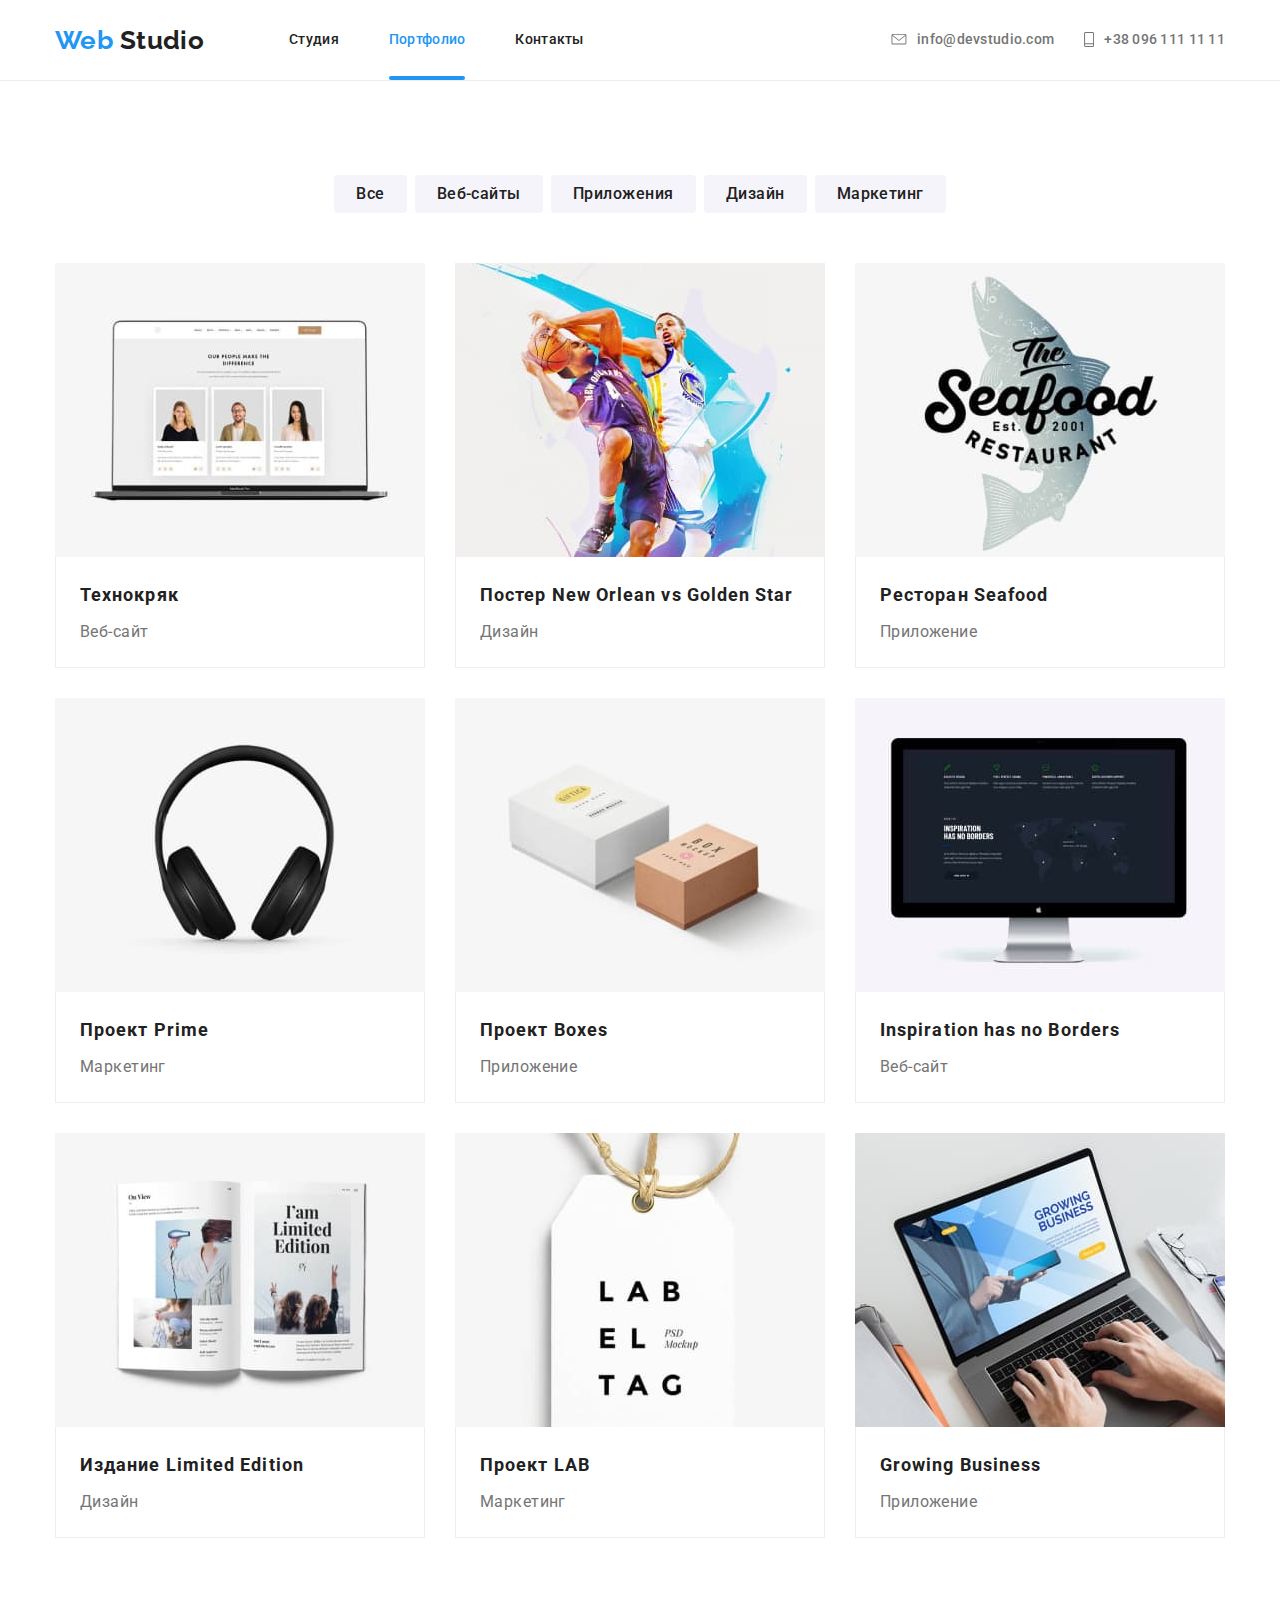
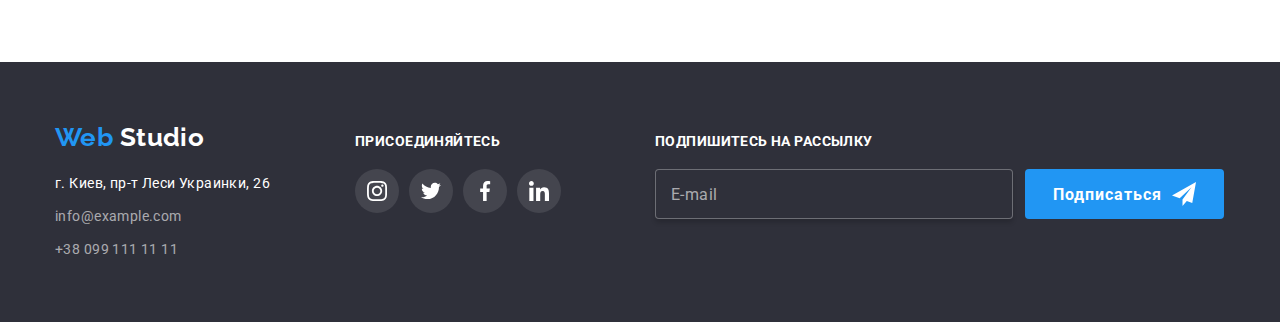
==== portfolio.html @ d0e606fe "Clone from hw-06" ====
<!DOCTYPE html>
<html lang="ru">
	<head>
		<meta charset="UTF-8" />
		<meta name="viewport" content="width=device-width, initial-scale=1.0" />
		<title>Portfolio</title>
		<link
			href="https://fonts.googleapis.com/css2?family=Raleway:wght@700&family=Roboto:wght@400;500;700;900&display=swap"
			rel="stylesheet"
		/>
		<link
			rel="stylesheet"
			href="https://cdnjs.cloudflare.com/ajax/libs/modern-normalize/0.6.0/modern-normalize.min.css"
		/>
		<link rel="stylesheet" href="./css/styles.css" />
	</head>
	<body>
		<header class="header-portfolio">
			<div class="container header-container">
				<nav class="site-nav">
					<a class="logo header-logo" href="./index.html">
						<span class="logo-color">Web</span>
						Studio
					</a>
					<ul class="list site-nav-list">
						<li class="nav-list-item">
							<a class="nav-link" href="./index.html">Студия</a>
						</li>
						<li class="nav-list-item">
							<a class="nav-link current-page" href="./portfolio.html">Портфолио</a>
						</li>
						<li class="nav-list-item">
							<a class="nav-link" href="#">Контакты</a>
						</li>
					</ul>
				</nav>
				<ul class="list contacts">
					<li class="contacts-item">
						<a class="contacts-link" href="mailto:info@devstudio.com" aria-label="написать электронное письмо">
							<svg class="contacts-icon" width="16" height="11.2">
								<use href="./images/symbol-defs.svg#mail-icon"></use>
							</svg>
							info@devstudio.com
						</a>
					</li>
					<li class="contacts-item">
						<a class="contacts-link" href="tel:380961111111" aria-label="позвонить по телефону">
							<svg class="contacts-icon" width="10" height="15">
								<use href="./images/symbol-defs.svg#phone-icon"></use>
							</svg>
							+38 096 111 11 11
						</a>
					</li>
				</ul>
			</div>
		</header>
		<main>
			<!-- Портфолио -->
			<section>
				<div class="portfolio">
					<h1 class="section-title visually-hidden">Портфолио</h1>
					<ul class="list portfolio-buttons-bar">
						<li class="portfolio-button-item">
							<button class="portfolio-button" type="button">Все</button>
						</li>
						<li class="portfolio-button-item">
							<button class="portfolio-button" type="button">Веб-сайты</button>
						</li>
						<li class="portfolio-button-item">
							<button class="portfolio-button" type="button">Приложения</button>
						</li>
						<li class="portfolio-button-item">
							<button class="portfolio-button" type="button">Дизайн</button>
						</li>
						<li class="portfolio-button-item">
							<button class="portfolio-button" type="button">Маркетинг</button>
						</li>
					</ul>
					<ul class="list portfolio-card-conteiner">
						<li class="portfolio-card">
							<a href="#">
								<div class="project-img-container">
									<img src="./images/portfolio/techno-logo.jpg" width="370" height="294" alt="ноутбук" />
									<p class="project-desc">
										Технокряк это современная площадка распространения коронавируса. Компании используют эту платформу
										для цифрового шпионажа и атак на защищённые сервера конкурентов.
									</p>
								</div>
								<div class="project-name-container">
									<h2 class="project-title">Технокряк</h2>
									<p class="project-subtitle">Веб-сайт</p>
								</div>
							</a>
						</li>
						<li class="portfolio-card">
							<a href="#">
								<div class="project-img-container">
									<img src="./images/portfolio/new-orlean-logo.jpg" width="370" height="294" alt="ноутбук" />
									<p class="project-desc">
										Технокряк это современная площадка распространения коронавируса. Компании используют эту платформу
										для цифрового шпионажа и атак на защищённые сервера конкурентов.
									</p>
								</div>
								<div class="project-name-container">
									<h2 class="project-title">Постер New Orlean vs Golden Star</h2>
									<p class="project-subtitle">Дизайн</p>
								</div>
							</a>
						</li>
						<li class="portfolio-card">
							<a href="#">
								<div class="project-img-container">
									<img src="./images/portfolio/seafood-logo.jpg" width="370" height="294" alt="ноутбук" />
									<p class="project-desc">
										Технокряк это современная площадка распространения коронавируса. Компании используют эту платформу
										для цифрового шпионажа и атак на защищённые сервера конкурентов.
									</p>
								</div>
								<div class="project-name-container">
									<h2 class="project-title">Ресторан Seafood</h2>
									<p class="project-subtitle">Приложение</p>
								</div>
							</a>
						</li>
						<li class="portfolio-card">
							<a href="#">
								<div class="project-img-container">
									<img src="./images/portfolio/prime-logo.jpg" width="370" height="294" alt="ноутбук" />
									<p class="project-desc">
										Технокряк это современная площадка распространения коронавируса. Компании используют эту платформу
										для цифрового шпионажа и атак на защищённые сервера конкурентов.
									</p>
								</div>
								<div class="project-name-container">
									<h2 class="project-title">Проект Prime</h2>
									<p class="project-subtitle">Маркетинг</p>
								</div>
							</a>
						</li>
						<li class="portfolio-card">
							<a href="#">
								<div class="project-img-container">
									<img src="./images/portfolio/boxes-logo.jpg" width="370" height="294" alt="ноутбук" />
									<p class="project-desc">
										Технокряк это современная площадка распространения коронавируса. Компании используют эту платформу
										для цифрового шпионажа и атак на защищённые сервера конкурентов.
									</p>
								</div>
								<div class="project-name-container">
									<h2 class="project-title">Проект Boxes</h2>
									<p class="project-subtitle">Приложение</p>
								</div>
							</a>
						</li>
						<li class="portfolio-card">
							<a href="#">
								<div class="project-img-container">
									<img src="./images/portfolio/inspiration-logo.jpg" width="370" height="294" alt="ноутбук" />
									<p class="project-desc">
										Технокряк это современная площадка распространения коронавируса. Компании используют эту платформу
										для цифрового шпионажа и атак на защищённые сервера конкурентов.
									</p>
								</div>
								<div class="project-name-container">
									<h2 class="project-title">Inspiration has no Borders</h2>
									<p class="project-subtitle">Веб-сайт</p>
								</div>
							</a>
						</li>
						<li class="portfolio-card">
							<a href="#">
								<div class="project-img-container">
									<img src="./images/portfolio/limited-logo.jpg" width="370" height="294" alt="ноутбук" />
									<p class="project-desc">
										Технокряк это современная площадка распространения коронавируса. Компании используют эту платформу
										для цифрового шпионажа и атак на защищённые сервера конкурентов.
									</p>
								</div>
								<div class="project-name-container">
									<h2 class="project-title">Издание Limited Edition</h2>
									<p class="project-subtitle">Дизайн</p>
								</div>
							</a>
						</li>
						<li class="portfolio-card">
							<a href="#">
								<div class="project-img-container">
									<img src="./images/portfolio/lab-logo.jpg" width="370" height="294" alt="ноутбук" />
									<p class="project-desc">
										Технокряк это современная площадка распространения коронавируса. Компании используют эту платформу
										для цифрового шпионажа и атак на защищённые сервера конкурентов.
									</p>
								</div>
								<div class="project-name-container">
									<h2 class="project-title">Проект LAB</h2>
									<p class="project-subtitle">Маркетинг</p>
								</div>
							</a>
						</li>
						<li class="portfolio-card">
							<a href="#">
								<div class="project-img-container">
									<img src="./images/portfolio/growing-logo.jpg" width="370" height="294" alt="ноутбук" />
									<p class="project-desc">
										Технокряк это современная площадка распространения коронавируса. Компании используют эту платформу
										для цифрового шпионажа и атак на защищённые сервера конкурентов.
									</p>
								</div>
								<div class="project-name-container">
									<h2 class="project-title">Growing Business</h2>
									<p class="project-subtitle">Приложение</p>
								</div>
							</a>
						</li>
					</ul>
				</div>
			</section>
		</main>
		<footer class="footer-background">
			<div class="container footer-container">
				<div class="logo-adress-container">
					<a class="logo footer-logo" href="./index.html">
						<span class="logo-color">Web</span>
						<span class="footer-logo-color">Studio</span>
					</a>
					<address class="address">
						<ul class="list adress-list">
							<li class="adress-list-item">г. Киев, пр-т Леси Украинки, 26</li>
							<li class="adress-list-item">
								<a class="footer-contacts-link" href="mailto:info@example.com">info@example.com</a>
							</li>
							<li class="adress-list-item">
								<a class="footer-contacts-link" href="tel:380991111111">+38 099 111 11 11</a>
							</li>
						</ul>
					</address>
				</div>
				<div class="join-in-container">
					<b class="join-in">присоединяйтесь</b>
					<ul class="list footer-links-list">
						<li class="footer-links-item">
							<a class="footer-links" href="http://instagram.com" target="blank" aria-label="ссылка на Instagram">
								<svg class="socials-logo-icon" width="20" height="20">
									<use href="./images/symbol-defs.svg#instagram-icon"></use>
								</svg>
							</a>
						</li>
						<li class="footer-links-item">
							<a class="footer-links" href="http://twitter.com" target="blank" aria-label="ссылка на Twitter">
								<svg class="socials-logo-icon" width="20" height="20">
									<use href="./images/symbol-defs.svg#twitter-icon"></use>
								</svg>
							</a>
						</li>
						<li class="footer-links-item">
							<a class="footer-links" href="http://fb.com" target="blank" aria-label="ссылка на Facebook">
								<svg class="socials-logo-icon" width="20" height="20">
									<use href="./images/symbol-defs.svg#facebook-icon"></use>
								</svg>
							</a>
						</li>
						<li class="footer-links-item">
							<a class="footer-links" href="http://linkedin.com" target="blank" aria-label="ссылка на Linkedin">
								<svg class="socials-logo-icon" width="20" height="20">
									<use href="./images/symbol-defs.svg#linkedin-icon"></use>
								</svg>
							</a>
						</li>
					</ul>
				</div>
				<div class="mail-subscribe-container">
					<b class="subscribe-title">Подпишитесь на рассылку</b>
					<form class="subscribe-form">
						<input class="subscribe-input" type="email" name="subscribe-email" placeholder="E-mail" required />
						<button class="subscribe-button" type="submit">
							Подписаться
							<svg class="subscribe-button-icon" width="24" height="24">
								<use href="./images/symbol-defs.svg#icon-send"></use>
							</svg>
						</button>
					</form>
				</div>
			</div>
		</footer>
	</body>
</html>
---- css/styles.css ----
/* Палитра цветов */
:root {
	--primary-white-color: #ffffff;
	--primary-text-color: #757575;
	--title-text-color: #212121;
	--accent-color: #2196f3;
	--secondary-background-color: #f5f4fa;
	--primary-icon-color: #afb1b8;
	--box-undertext-color: rgba(47, 48, 58, 0.8);
	--footer-secondary-text-color: rgba(255, 255, 255, 0.6);
	--footer-background-color: #2f303a;
	--footer-secondary-background-color: rgba(255, 255, 255, 0.1);
}
html {
	box-sizing: border-box;
}

*,
*::before,
*::after {
	box-sizing: inherit;
}
body {
	background-color: var(--primary-white-color);
	color: var(--primary-text-color);
	font-family: Roboto, sans-serif;
	letter-spacing: 0.03em;
	font-size: 14px;
}
/* скрытие элементов */
.visually-hidden {
	position: absolute;
	width: 1px;
	height: 1px;
	margin: -1px;
	border: 0;
	padding: 0;
	clip: rect(0 0 0 0);
	overflow: hidden;
}
/* Сброс */
.list {
	list-style-type: none;
	padding: 0px;
	margin: 0px;
}

h1,
h2,
h3,
h4,
h5,
h6 {
	margin: 0px;
	padding: 0px;
}
p {
	margin-top: 0px;
	margin-bottom: 0px;
}
img {
	display: block;
	max-width: 100%;
	height: auto;
}
svg {
	max-width: 100%;
	height: auto;
}
button {
	cursor: pointer;
}
a {
	text-decoration: none;
}
textarea {
	resize: none;
}
/* Контейнер */
.container {
	width: 1200px;
	padding-right: 15px;
	padding-left: 15px;
	margin-right: auto;
	margin-left: auto;
}
/* Header */
.header-portfolio {
	border-bottom: 1px solid #ececec;
}
.header-container {
	display: flex;
}
.site-nav {
	display: flex;
	align-items: center;
}
.header-logo {
	margin-right: 85px;
}
.logo {
	display: inline-block;
	font-family: Raleway;
	font-weight: 700;
	font-size: 26px;
	line-height: 1.19;
	color: var(--title-text-color);
}
.logo-color {
	color: var(--accent-color);
}
.site-nav-list {
	display: flex;
	align-items: center;
}
.nav-list-item:not(:last-child) {
	margin-right: 50px;
}
.nav-link {
	display: inline-block;
	padding-top: 32px;
	padding-bottom: 32px;
	font-weight: 500;
	line-height: 1.14;
	letter-spacing: 0.02em;
	color: var(--title-text-color);

	transition-property: all;
	transition-duration: 250ms;
	transition-timing-function: cubic-bezier(0.4, 0, 0.2, 1);
	transition-delay: 0;
}
.nav-link:hover,
.nav-link:focus {
	color: var(--accent-color);
}
.contacts {
	display: flex;
	align-items: center;
	margin-left: auto;
}
.contacts-item:not(:last-child) {
	margin-right: 30px;
}
.contacts-link {
	display: flex;
	align-items: center;
	font-weight: 500;
	line-height: 1.14;
	letter-spacing: 0.02em;
	color: var(--primary-text-color);

	transition-property: all;
	transition-duration: 250ms;
	transition-timing-function: cubic-bezier(0.4, 0, 0.2, 1);
	transition-delay: 0;
}
.contacts-link:hover,
.contacts-link:focus {
	color: var(--accent-color);
}
.contacts-icon {
	fill: currentColor;
	margin-right: 10px;
}
.current-page {
	color: var(--accent-color);
	position: relative;
}
.current-page::after {
	content: "";
	display: block;
	width: 100%;
	height: 4px;
	border-radius: 2px;
	position: absolute;
	right: 0;
	left: 0;
	bottom: 0;
	background-color: var(--accent-color);
}
/* Hero */
.hero {
	max-width: 1600px;
	margin-left: auto;
	margin-right: auto;
	padding-top: 200px;
	padding-bottom: 200px;
	text-align: center;

	background-color: var(--footer-background-color);
	background-image: linear-gradient(rgba(47, 48, 58, 0.8), rgba(47, 48, 58, 0.8)), url(../images/hero.jpg);
	background-repeat: no-repeat;
	background-position: center;
	background-size: cover;
}
.hero-title {
	max-width: 696px;
	margin-left: auto;
	margin-right: auto;
	margin-bottom: 30px;
	font-weight: 900;
	font-size: 44px;
	line-height: 1.36;
	text-align: center;
	letter-spacing: 0.06em;
	text-transform: uppercase;
	color: var(--primary-white-color);
}
.hero-button {
	border-radius: 4px;
	border-color: transparent;
	padding: 8px 30px;
	font-weight: 700;
	font-size: 16px;
	line-height: 1.87;
	letter-spacing: 0.06em;
	color: var(--primary-white-color);
	background-color: var(--accent-color);

	transition-property: all;
	transition-duration: 250ms;
	transition-timing-function: cubic-bezier(0.4, 0, 0.2, 1);
	transition-delay: 0;
}
.hero-button:hover,
.hero-button:focus {
	color: var(--accent-color);
	background-color: var(--primary-white-color);
}
/* Main */
.section-title {
	margin-bottom: 50px;
	font-weight: 700;
	font-size: 36px;
	line-height: 1.17;
	text-align: center;
	color: var(--title-text-color);
}
/* Features */
.feature-container {
	padding-top: 94px;
	padding-bottom: 94px;
}
.feature-list {
	display: flex;
}
.feature-list-item {
	width: calc((100% - 30px * 3) / 4);
}
.feature-list-item:not(:last-child) {
	margin-right: 30px;
}
.feature-list-item::before {
	content: "";
	display: block;
	height: 120px;
	margin-bottom: 30px;
	border-radius: 4px;
	background-color: var(--secondary-background-color);
	background-repeat: no-repeat;
	background-position: center;
}
.feature-icon-antenna::before {
	background-image: url(../images/feature-antenna.svg);
}
.feature-icon-clock::before {
	background-image: url(../images/feature-clock.svg);
}
.feature-icon-laptop::before {
	background-image: url(../images/feature-laptop.svg);
}
.feature-icon-astronaut::before {
	background-image: url(../images/feature-astronaut.svg);
}
.features-title {
	margin-bottom: 10px;
	font-size: 14px;
	font-weight: 700;
	line-height: 1.14;
	text-transform: uppercase;
	color: var(--title-text-color);
}
.features-text {
	font-weight: 400;
	line-height: 1.71;
}
/* Work area */
.work-area-container {
	padding-top: 94px;
	padding-bottom: 94px;
}
.work-area-list {
	display: flex;
}
.work-area-card {
	width: calc((100% - 30px * 2) / 3);
	position: relative;
}
.work-area-card:not(:last-child) {
	margin-right: 30px;
}
.work-area-title {
	padding-top: 27px;
	padding-bottom: 27px;
	font-size: 14px;
	font-weight: 700;
	line-height: 1.14;
	text-transform: uppercase;
	text-align: center;
	color: var(--primary-white-color);
	background-color: var(--box-undertext-color);
	position: absolute;
	bottom: 0;
	right: 0;
	left: 0;
}
/* Team */
.team-container {
	padding-top: 94px;
	padding-bottom: 94px;
}
.team-container-background {
	background-color: var(--secondary-background-color);
}
.team-list {
	display: flex;
	flex-wrap: wrap;
}
.team-card {
	width: calc((100% - 30px * 3) / 4);
}
.team-card:not(:last-child) {
	margin-right: 30px;
}
.team-links-list {
	display: flex;
	justify-content: space-between;
}
.links-list-item {
	display: flex;
	justify-content: center;
	align-items: center;
	width: 44px;
	height: 44px;
	border-radius: 50%;
	color: var(--primary-icon-color);

	transition-property: all;
	transition-duration: 250ms;
	transition-timing-function: cubic-bezier(0.4, 0, 0.2, 1);
	transition-delay: 0;
}
.links-list-item:hover,
.links-list-item:focus {
	background-color: var(--accent-color);
	color: var(--primary-white-color);
}
.socials-logo-icon {
	fill: currentColor;
}
.team-card-name {
	margin-bottom: 10px;
	font-weight: 500;
	font-size: 16px;
	line-height: 1.19;
	text-align: center;
	color: var(--title-text-color);
}
.team-card-profession {
	margin-bottom: 16px;
	font-weight: 400;
	font-size: 16px;
	line-height: 1.19;
	text-align: center;
}
.team-card-info {
	padding-top: 30px;
	padding-bottom: 24px;
	padding-right: 32px;
	padding-left: 32px;
	background-color: var(--primary-white-color);
	box-shadow: 0px 2px 1px rgba(0, 0, 0, 0.2), 0px 1px 1px rgba(0, 0, 0, 0.14), 0px 1px 3px rgba(0, 0, 0, 0.12);
	border-radius: 0px 0px 4px 4px;
}
/* Our clients */
.clients-container {
	padding-top: 94px;
	padding-bottom: 94px;
}
.client-list {
	display: flex;
}
.client-list-item:not(:last-child) {
	margin-right: 30px;
}
.client-list-links {
	display: flex;
	justify-content: center;
	align-items: center;
	width: 170px;
	height: 90px;
	border: 1px solid currentColor;
	border-radius: 4px;
	color: var(--primary-icon-color);

	transition-property: all;
	transition-duration: 250ms;
	transition-timing-function: cubic-bezier(0.4, 0, 0.2, 1);
	transition-delay: 0;
}
.client-list-links:hover,
.client-list-links:focus {
	color: var(--accent-color);
}
.client-logo-icon {
	fill: currentColor;
}
/* Footer */
.footer-background {
	background-color: var(--footer-background-color);
}
.footer-container {
	display: flex;
	align-items: baseline;
	padding-top: 60px;
	padding-bottom: 60px;
}
.logo-adress-container,
.join-in-container {
	width: calc((100% - 30px * 3) / 4);
	margin-right: 30px;
}
.footer-logo {
	margin-bottom: 20px;
}
.footer-logo-color {
	color: var(--primary-white-color);
}
.address {
	font-weight: 400;
	line-height: 1.71;
	font-style: normal;
	color: var(--primary-white-color);
}
.adress-list-item:not(:last-child) {
	margin-bottom: 9px;
}
.footer-contacts-link {
	font-weight: 400;
	line-height: 1.71;
	color: var(--footer-secondary-text-color);

	transition-property: all;
	transition-duration: 250ms;
	transition-timing-function: cubic-bezier(0.4, 0, 0.2, 1);
	transition-delay: 0;
}
.footer-contacts-link:hover,
.footer-contacts-link:focus {
	color: var(--accent-color);
}
.join-in {
	display: block;
	margin-bottom: 20px;
	font-weight: 700;
	line-height: 1.14;
	text-transform: uppercase;
	color: var(--primary-white-color);
}
.footer-links-list {
	display: flex;
}
.footer-links-item:not(:last-child) {
	margin-right: 10px;
}
.footer-links {
	display: flex;
	justify-content: center;
	align-items: center;
	width: 44px;
	height: 44px;
	border-radius: 50%;
	background-color: var(--footer-secondary-background-color);
	color: var(--primary-white-color);

	transition-property: all;
	transition-duration: 250ms;
	transition-timing-function: cubic-bezier(0.4, 0, 0.2, 1);
	transition-delay: 0;
}
.footer-links:hover,
.footer-links:focus {
	background-color: var(--accent-color);
}
.mail-subscribe-container {
	width: calc((100% - 30px * 1) / 2);
}
.subscribe-title {
	display: block;
	margin-bottom: 20px;
	font-weight: 700;
	line-height: 1.14;
	text-transform: uppercase;
	color: var(--primary-white-color);
}
.subscribe-form {
	display: flex;
}
.subscribe-input {
	width: 358px;
	height: 50px;
	padding: 14px 15px;
	margin-right: 12px;
	border: 1px solid rgba(255, 255, 255, 0.3);
	border-radius: 4px;
	box-shadow: 0px 4px 4px rgba(0, 0, 0, 0.15);
	background-color: var(--footer-background-color);
	font-weight: 400;
	font-size: 16px;
	line-height: 1.25;
	letter-spacing: 0.03em;
	color: var(--primary-white-color);
}
.subscribe-input::placeholder {
	color: var(--footer-secondary-text-color);
}
.subscribe-button {
	display: flex;
	align-items: center;
	border-radius: 4px;
	border-color: transparent;
	padding: 8px 26px;
	font-weight: 700;
	font-size: 16px;
	line-height: 1.87;
	letter-spacing: 0.06em;
	color: var(--primary-white-color);
	background-color: var(--accent-color);

	transition-property: all;
	transition-duration: 250ms;
	transition-timing-function: cubic-bezier(0.4, 0, 0.2, 1);
	transition-delay: 0;
}
.subscribe-button-icon {
	margin-left: 10px;
	fill: currentColor;
}
.subscribe-button:hover,
.subscribe-button:focus {
	color: var(--accent-color);
	background-color: var(--primary-white-color);
}
/* Портфолио */
.portfolio {
	width: 1200px;
	padding-top: 94px;
	padding-bottom: 94px;
	padding-right: 15px;
	padding-left: 15px;
	margin-right: auto;
	margin-left: auto;
}
.portfolio-buttons-bar {
	display: flex;
	justify-content: center;
	margin-bottom: 50px;
}
.portfolio-button-item:not(:last-child) {
	margin-right: 8px;
}
.portfolio-button {
	border-radius: 4px;
	border-color: transparent;
	padding: 4px 20px;
	font-weight: 500;
	font-size: 16px;
	line-height: 1.62;
	letter-spacing: 0.03em;
	color: var(--title-text-color);
	background-color: #f5f4fa;

	transition-property: all;
	transition-duration: 250ms;
	transition-timing-function: cubic-bezier(0.4, 0, 0.2, 1);
	transition-delay: 0;
}
.portfolio-button:hover,
.portfolio-button:focus {
	color: var(--primary-white-color);
	background-color: var(--accent-color);
	box-shadow: 0px 2px 2px rgba(0, 0, 0, 0.12), 0px 1px 2px rgba(0, 0, 0, 0.08), 0px 3px 1px rgba(0, 0, 0, 0.1);
}
.portfolio-card-conteiner {
	display: flex;
	flex-wrap: wrap;
}
.portfolio-card {
	width: calc((100% - 30px * 2) / 3);
	margin-bottom: 30px;

	transition-property: all;
	transition-duration: 250ms;
	transition-timing-function: cubic-bezier(0.4, 0, 0.2, 1);
	transition-delay: 0;
}
.portfolio-card:nth-child(3n + 2) {
	margin-right: 30px;
	margin-left: 30px;
}
.portfolio-card:hover,
.portfolio-card:focus {
	box-shadow: 1px 4px 6px rgba(0, 0, 0, 0.16), 0px 4px 4px rgba(0, 0, 0, 0.06), 0px 1px 1px rgba(0, 0, 0, 0.12);
}
.portfolio-card:hover .project-desc,
.portfolio-card:focus .project-desc {
	opacity: 1;
	transform: translateY(0);
}
.project-img-container {
	position: relative;
	overflow: hidden;
}
.project-desc {
	width: 100%;
	height: 100%;
	padding-top: 63px;
	padding-bottom: 63px;
	padding-right: 24px;
	padding-left: 24px;

	position: absolute;
	top: 0;
	right: 0;
	left: 0;
	transform: translateY(100%);

	font-weight: 400;
	font-size: 18px;
	line-height: 1.56;
	color: var(--primary-white-color);
	background-color: rgba(33, 150, 243, 0.9);
	opacity: 0;

	transition-property: all;
	transition-duration: 250ms;
	transition-timing-function: cubic-bezier(0.4, 0, 0.2, 1);
	transition-delay: 0;
}
.project-name-container {
	padding-top: 20px;
	padding-bottom: 20px;
	padding-right: 24px;
	padding-left: 24px;
	background-color: var(--primary-white-color);
	border-right: 1px solid #eeeeee;
	border-bottom: 1px solid #eeeeee;
	border-left: 1px solid #eeeeee;
}
.project-title {
	margin-bottom: 4px;
	font-weight: 700;
	font-size: 18px;
	line-height: 2;
	letter-spacing: 0.06em;
	color: var(--title-text-color);
}
.project-subtitle {
	font-weight: 400;
	font-size: 16px;
	line-height: 1.87;
	color: var(--primary-text-color);
}
/* Modal window */
.backdrop.is-hidden {
	visibility: hidden;
	opacity: 0;
	pointer-events: none;
}
.backdrop {
	position: fixed;
	top: 0;
	left: 0;
	width: 100%;
	height: 100%;
	background-color: rgba(0, 0, 0, 0.2);
	opacity: 1;
	visibility: visible;
	transition: opacity 250ms cubic-bezier(0.4, 0, 0.2, 1), visibility 250ms cubic-bezier(0.4, 0, 0.2, 1);
}
.modal {
	position: relative;
	top: 50%;
	left: 50%;
	transform: translate(-50%, -50%);
	max-width: 528px;
	height: auto;
	padding: 40px;
	border-radius: 4px;
	box-shadow: 0px 2px 1px rgba(0, 0, 0, 0.2), 0px 1px 1px rgba(0, 0, 0, 0.14), 0px 1px 3px rgba(0, 0, 0, 0.12);
	background-color: #ffffff;
}
.form-close-button {
	position: absolute;
	top: 8px;
	right: 8px;
	width: 30px;
	height: 30px;
	border-radius: 50%;
	border: 1px solid rgba(0, 0, 0, 0.1);
	background-color: #ffffff;
	color: #000000;
}
.form-close-icon {
	fill: currentColor;

	transition: fill 250ms cubic-bezier(0.4, 0, 0.2, 1);
}
.form-close-button:hover .form-close-icon,
.form-close-button:focus .form-close-icon {
	fill: var(--accent-color);
}
.form-title {
	font-weight: 700;
	font-size: 20px;
	line-height: 1.15;
	text-align: center;
	letter-spacing: 0.03em;
	color: var(--title-text-color);
	margin-bottom: 30px;
}

.form-input-container {
	display: block;
	position: relative;
	margin-bottom: 28px;
}
.form-icon {
	position: absolute;
	left: 19px;
	top: 50%;
	transform: translateY(-50%);
	fill: #212121;

	transition: fill 250ms cubic-bezier(0.4, 0, 0.2, 1);
}
.form-input-container:focus-within .form-icon {
	fill: var(--accent-color);
}
.form-text {
	position: absolute;
	top: 12px;
	left: 42px;

	font-weight: 400;
	font-size: 14px;
	line-height: 1.14;
	letter-spacing: 0.01em;
	color: var(--primary-text-color);

	transition: color 250ms cubic-bezier(0.4, 0, 0.2, 1), top 250ms cubic-bezier(0.4, 0, 0.2, 1),
		left 250ms cubic-bezier(0.4, 0, 0.2, 1);
}
.form-input-container:focus-within .form-text,
.form-input:not(:placeholder-shown) + .form-text {
	font-size: 12px;
	line-height: 1.17;
	color: var(--accent-color);
	top: -16px;
	left: 16px;
}
.form-input {
	width: 100%;
	height: 40px;
	padding: 11px 41px;
	border: 1px solid rgba(33, 33, 33, 0.2);
	border-radius: 4px;

	font-weight: 400;
	font-size: 14px;
	line-height: 1.14;
	letter-spacing: 0.01em;
	color: #212121;
}
.form-input:focus {
	outline-color: var(--accent-color);
}
.form-comment-container {
	display: block;
	position: relative;
	margin-bottom: 20px;
}
.form-comment-text {
	position: absolute;
	top: 12px;
	left: 16px;

	font-weight: 400;
	font-size: 14px;
	line-height: 1.14;
	letter-spacing: 0.01em;
	color: var(--primary-text-color);

	transition: color 250ms cubic-bezier(0.4, 0, 0.2, 1), top 250ms cubic-bezier(0.4, 0, 0.2, 1);
}
.form-comment-container:focus-within .form-comment-text,
.form-input-comment:not(:placeholder-shown) + .form-comment-text {
	font-size: 12px;
	line-height: 1.17;
	color: var(--accent-color);
	top: -16px;
}
.form-input-comment {
	width: 100%;
	height: 120px;
	padding: 11px 15px;
	border: 1px solid rgba(33, 33, 33, 0.2);
	border-radius: 4px;
	font-weight: 400;
	font-size: 14px;
	line-height: 1.14;
	letter-spacing: 0.01em;
	color: #212121;
}
.form-input-comment:focus {
	outline-color: var(--accent-color);
}
.form-checkbox-container {
	display: block;
	text-align: center;
	margin-bottom: 30px;
}
.form-checkbox-input {
	-webkit-appearance: none;
	-moz-appearance: none;
	appearance: none;
}
.checkbox-icon {
	display: inline-block;
	width: 16px;
	height: 15px;
	border: 2px solid #212121;
	border-radius: 2px;
	margin-right: 5px;
}
.form-checkbox-input:checked + .checkbox-icon {
	background-image: url(../images/form/checkbox-icon.svg);
	border: none;
	background-color: var(--accent-color);
	background-size: contain;
	background-repeat: no-repeat;
}
.form-checkbox-text {
	display: inline-block;
	margin: 0px;
	text-align: center;
	vertical-align: text-bottom;
	font-weight: 400;
	font-size: 14px;
	line-height: 1.71;
	letter-spacing: 0.03em;
	color: var(--primary-text-color);
}
.form-checkbox-link {
	text-decoration: underline;
	color: var(--accent-color);
}
.form-send-button {
	display: block;
	border-radius: 4px;
	border-color: transparent;
	padding: 8px 30px;
	margin-left: auto;
	margin-right: auto;
	font-weight: 700;
	font-size: 16px;
	line-height: 1.87;
	letter-spacing: 0.06em;
	color: var(--primary-white-color);
	background-color: var(--accent-color);
	box-shadow: 0px 4px 4px rgba(0, 0, 0, 0.15);

	transition: background-color 250ms cubic-bezier(0.4, 0, 0.2, 1);
}
.form-send-button:hover,
.form-send-button:focus {
	background-color: #188ce8;
}
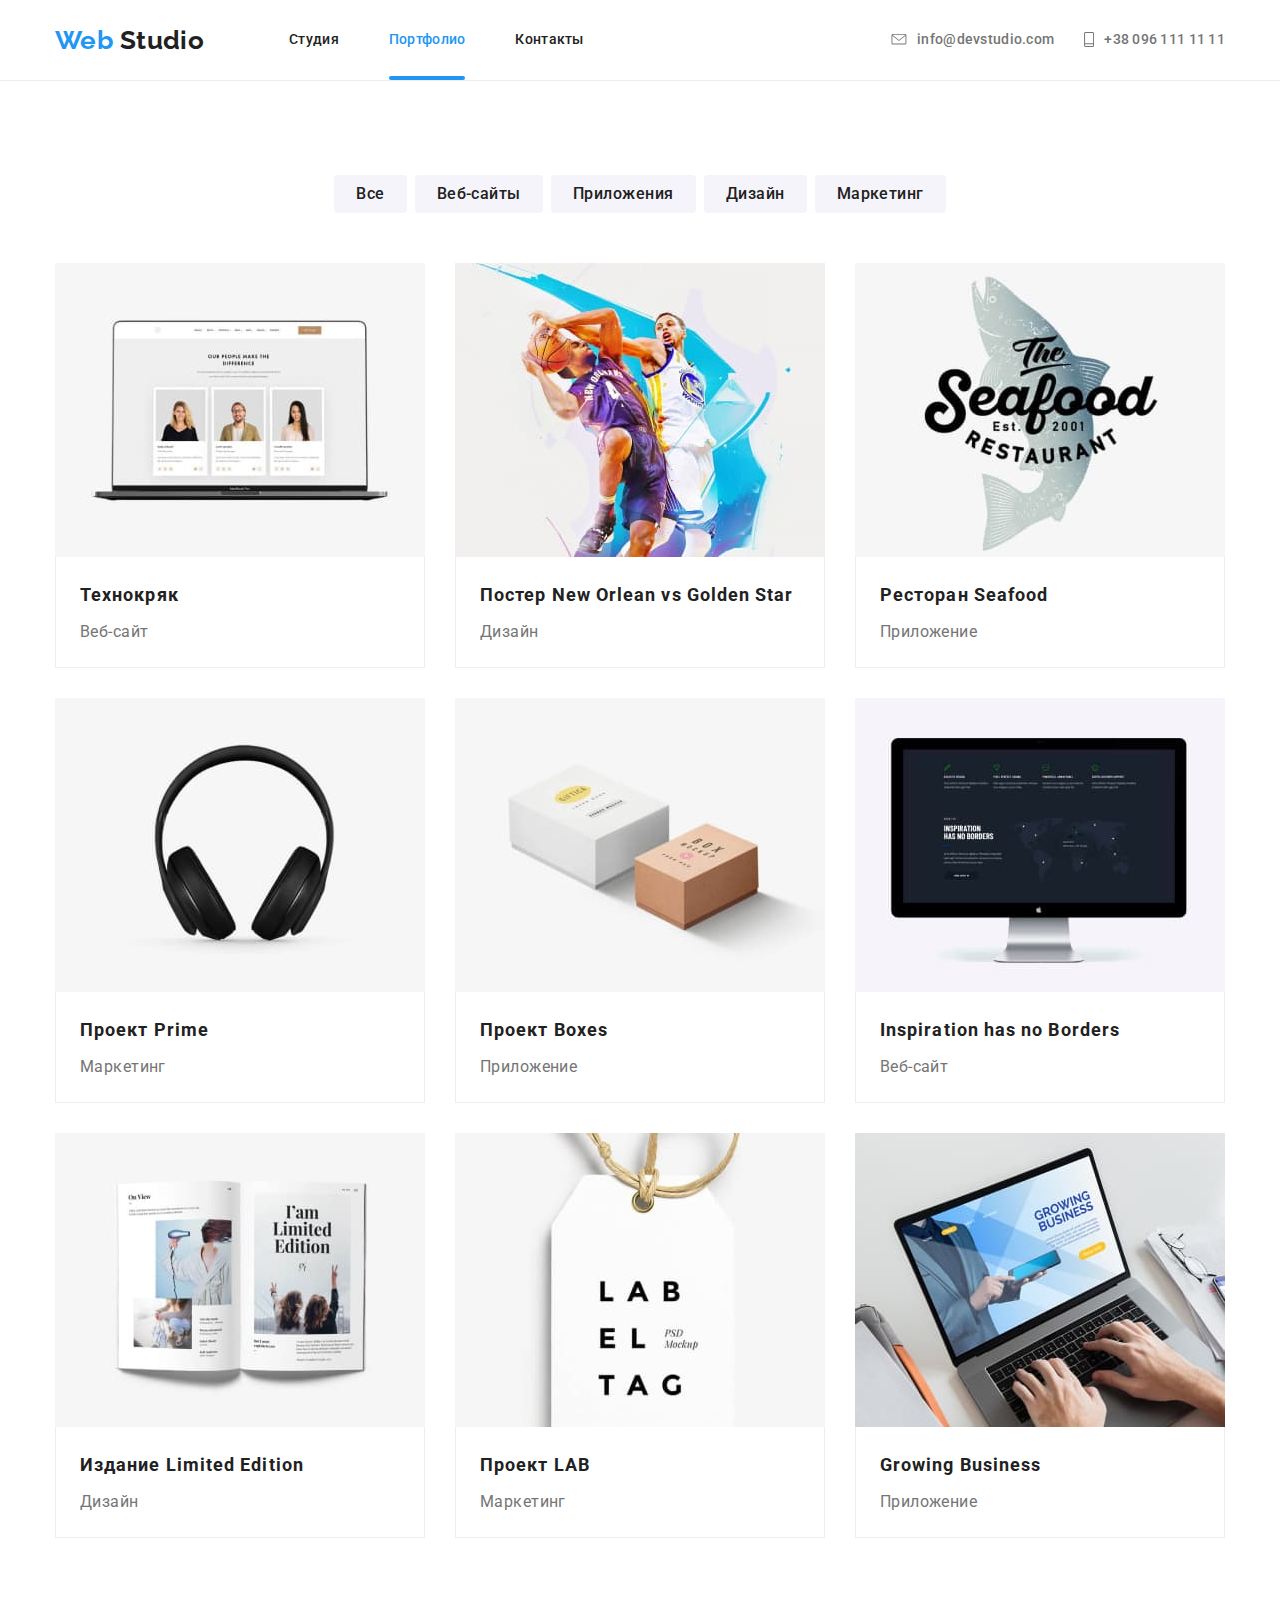
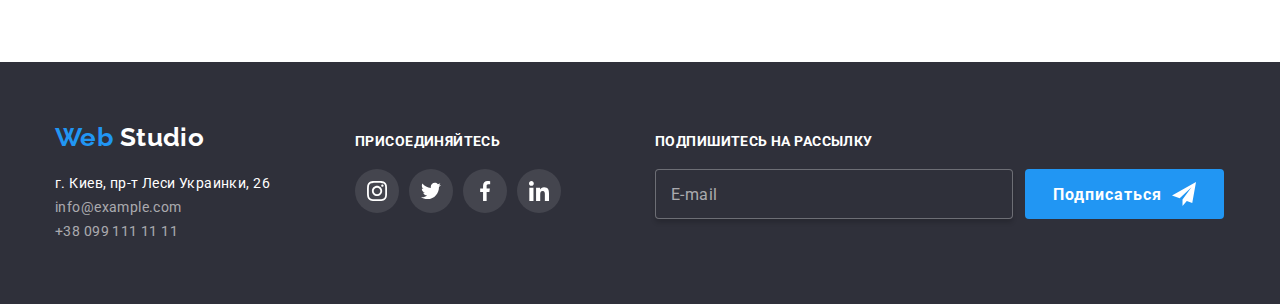
==== commit 93d94b67: "Reworked for SASS" ====
--- a/portfolio.html
+++ b/portfolio.html
@@ -12,7 +12,7 @@
 			rel="stylesheet"
 			href="https://cdnjs.cloudflare.com/ajax/libs/modern-normalize/0.6.0/modern-normalize.min.css"
 		/>
-		<link rel="stylesheet" href="./css/styles.css" />
+		<link rel="stylesheet" href="./css/main.min.css" />
 	</head>
 	<body>
 		<header class="header-portfolio">
--- a/css/main.min.css
+++ b/css/main.min.css
@@ -0,0 +1,2 @@
+html{box-sizing:border-box}*,*::before,*::after{box-sizing:inherit}body{background-color:#fff;color:#757575;font-family:Roboto, sans-serif;letter-spacing:0.03em;font-size:14px}.visually-hidden{position:absolute;width:1px;height:1px;margin:-1px;border:0;padding:0;clip:rect(0 0 0 0);overflow:hidden}.list{list-style-type:none;padding:0px;margin:0px}h1,h2,h3,h4,h5,h6{margin:0px;padding:0px}p{margin-top:0px;margin-bottom:0px}img{display:block;max-width:100%;height:auto}svg{max-width:100%;height:auto}button{cursor:pointer}a{text-decoration:none}textarea{resize:none}.container{width:1200px;padding-right:15px;padding-left:15px;margin-right:auto;margin-left:auto}.header-container{display:flex;background-color:#fff}.header-portfolio{border-bottom:1px solid #ececec}.logo{display:inline-block;font-family:Raleway;font-weight:700;font-size:26px;line-height:1.19;color:#212121}.logo-color{color:#2196f3}.header-logo{margin-right:85px}.footer-logo{margin-bottom:20px}.footer-logo-color{color:#fff}.site-nav{display:flex;align-items:center}.site-nav-list{display:flex;align-items:center}.nav-list-item:not(:last-child){margin-right:50px}.nav-link{display:inline-block;padding-top:32px;padding-bottom:32px;font-weight:500;line-height:1.14;letter-spacing:0.02em;color:#212121;transition:color 250ms cubic-bezier(0.4, 0, 0.2, 1)}.nav-link:hover,.nav-link:focus{color:#2196f3}.contacts{display:flex;align-items:center;margin-left:auto}.contacts-item:not(:last-child){margin-right:30px}.contacts-link{display:flex;align-items:center;font-weight:500;line-height:1.14;letter-spacing:0.02em;color:#757575;transition:color 250ms cubic-bezier(0.4, 0, 0.2, 1)}.contacts-link:hover,.contacts-link:focus{color:#2196f3}.contacts-icon{fill:currentColor;margin-right:10px}.current-page{color:#2196f3;position:relative}.current-page::after{content:"";display:block;width:100%;height:4px;border-radius:2px;position:absolute;right:0;left:0;bottom:0;background-color:#2196f3}.hero{max-width:1600px;margin-left:auto;margin-right:auto;padding-top:200px;padding-bottom:200px;text-align:center;background-color:#2f303a;background-image:linear-gradient(rgba(47,48,58,0.8), rgba(47,48,58,0.8)),url(../images/hero.jpg);background-repeat:no-repeat;background-position:center;background-size:cover}.hero-title{max-width:696px;margin-left:auto;margin-right:auto;margin-bottom:30px;font-weight:900;font-size:44px;line-height:1.36;text-align:center;letter-spacing:0.06em;text-transform:uppercase;color:#fff}.hero-button{border-radius:4px;border-color:transparent;padding:8px 30px;font-weight:700;font-size:16px;line-height:1.87;letter-spacing:0.06em;color:#fff;background-color:#2196f3;transition:color 250ms cubic-bezier(0.4, 0, 0.2, 1),background-color 250ms cubic-bezier(0.4, 0, 0.2, 1)}.hero-button:hover,.hero-button:focus{color:#2196f3;background-color:#fff}.section-title{margin-bottom:50px;font-weight:700;font-size:36px;line-height:1.17;text-align:center;color:#212121}.feature-container{padding-top:94px;padding-bottom:94px}.feature-list{display:flex}.feature-list-item{width:calc((100% - 30px * 3) / 4)}.feature-list-item:not(:last-child){margin-right:30px}.feature-list-item::before{content:"";display:block;height:120px;margin-bottom:30px;border-radius:4px;background-color:#f5f4fa;background-repeat:no-repeat;background-position:center}.feature-icon-antenna::before{background-image:url(../images/feature-antenna.svg)}.feature-icon-clock::before{background-image:url(../images/feature-clock.svg)}.feature-icon-laptop::before{background-image:url(../images/feature-laptop.svg)}.feature-icon-astronaut::before{background-image:url(../images/feature-astronaut.svg)}.features-title{margin-bottom:10px;font-size:14px;font-weight:700;line-height:1.14;text-transform:uppercase;color:#212121}.features-text{font-weight:400;line-height:1.71}.work-area-container{padding-top:94px;padding-bottom:94px}.work-area-list{display:flex}.work-area-card{width:calc((100% - 30px * 2) / 3);position:relative}.work-area-card:not(:last-child){margin-right:30px}.work-area-title{padding-top:27px;padding-bottom:27px;font-size:14px;font-weight:700;line-height:1.14;text-transform:uppercase;text-align:center;color:#fff;background-color:rgba(47,48,58,0.8);position:absolute;bottom:0;right:0;left:0}.team-container{padding-top:94px;padding-bottom:94px}.team-container-background{background-color:#f5f4fa}.team-list{display:flex;flex-wrap:wrap}.team-card{width:calc((100% - 30px * 3) / 4)}.team-card:not(:last-child){margin-right:30px}.team-links-list{display:flex;justify-content:space-between}.links-list-item{display:flex;justify-content:center;align-items:center;width:44px;height:44px;border-radius:50%;color:#afb1b8;transition:color 250ms cubic-bezier(0.4, 0, 0.2, 1),background-color 250ms cubic-bezier(0.4, 0, 0.2, 1)}.links-list-item:hover,.links-list-item:focus{background-color:#2196f3;color:#fff}.socials-logo-icon{fill:currentColor}.team-card-name{margin-bottom:10px;font-weight:500;font-size:16px;line-height:1.19;text-align:center;color:#212121}.team-card-profession{margin-bottom:16px;font-weight:400;font-size:16px;line-height:1.19;text-align:center}.team-card-info{padding-top:30px;padding-bottom:24px;padding-right:32px;padding-left:32px;background-color:#fff;box-shadow:0px 2px 1px rgba(0,0,0,0.2),0px 1px 1px rgba(0,0,0,0.14),0px 1px 3px rgba(0,0,0,0.12);border-radius:0px 0px 4px 4px}.clients-container{padding-top:94px;padding-bottom:94px}.client-list{display:flex}.client-list-item:not(:last-child){margin-right:30px}.client-list-links{display:flex;justify-content:center;align-items:center;width:170px;height:90px;border:1px solid currentColor;border-radius:4px;color:#afb1b8;transition:color 250ms cubic-bezier(0.4, 0, 0.2, 1)}.client-list-links:hover,.client-list-links:focus{color:#2196f3}.client-logo-icon{fill:currentColor}.footer-background{background-color:#2f303a}.footer-container{display:flex;align-items:baseline;padding-top:60px;padding-bottom:60px}.logo-adress-container{width:calc((100% - 30px * 3) / 4);margin-right:30px}.address{font-weight:400;line-height:1.71;font-style:normal;color:#fff}.address-list-item:not(:last-child){margin-bottom:9px}.footer-contacts-link{font-weight:400;line-height:1.71;color:rgba(255,255,255,0.6);transition:color 250ms cubic-bezier(0.4, 0, 0.2, 1)}.footer-contacts-link:hover,.footer-contacts-link:focus{color:#2196f3}.join-in-container{width:calc((100% - 30px * 3) / 4);margin-right:30px}.join-in{display:block;margin-bottom:20px;font-weight:700;line-height:1.14;text-transform:uppercase;color:#fff}.footer-links-list{display:flex}.footer-links-item:not(:last-child){margin-right:10px}.footer-links{display:flex;justify-content:center;align-items:center;width:44px;height:44px;border-radius:50%;background-color:rgba(255,255,255,0.1);color:#fff;transition:background-color 250ms cubic-bezier(0.4, 0, 0.2, 1)}.footer-links:hover,.footer-links:focus{background-color:#2196f3}.mail-subscribe-container{width:calc((100% - 30px * 1) / 2)}.subscribe-title{display:block;margin-bottom:20px;font-weight:700;line-height:1.14;text-transform:uppercase;color:#fff}.subscribe-form{display:flex}.subscribe-input{width:358px;height:50px;padding:14px 15px;margin-right:12px;border:1px solid rgba(255,255,255,0.3);border-radius:4px;box-shadow:0px 4px 4px rgba(0,0,0,0.15);background-color:#2f303a;font-weight:400;font-size:16px;line-height:1.25;letter-spacing:0.03em;color:#fff}.subscribe-input::placeholder{color:rgba(255,255,255,0.6)}.subscribe-button{display:flex;align-items:center;border-radius:4px;border-color:transparent;padding:8px 26px;font-weight:700;font-size:16px;line-height:1.87;letter-spacing:0.06em;color:#fff;background-color:#2196f3;transition:color 250ms cubic-bezier(0.4, 0, 0.2, 1),background-color 250ms cubic-bezier(0.4, 0, 0.2, 1)}.subscribe-button:hover,.subscribe-button:focus{color:#2196f3;background-color:#fff}.subscribe-button-icon{margin-left:10px;fill:currentColor}.portfolio{width:1200px;padding-top:94px;padding-bottom:94px;padding-right:15px;padding-left:15px;margin-right:auto;margin-left:auto}.portfolio-buttons-bar{display:flex;justify-content:center;margin-bottom:50px}.portfolio-button-item:not(:last-child){margin-right:8px}.portfolio-button{border-radius:4px;border-color:transparent;padding:4px 20px;font-weight:500;font-size:16px;line-height:1.62;letter-spacing:0.03em;color:#212121;background-color:#f5f4fa;transition-property:all;transition-duration:250ms;transition-timing-function:cubic-bezier(0.4, 0, 0.2, 1);transition-delay:0}.portfolio-button:hover,.portfolio-button:focus{color:#fff;background-color:#2196f3;box-shadow:0px 2px 2px rgba(0,0,0,0.12),0px 1px 2px rgba(0,0,0,0.08),0px 3px 1px rgba(0,0,0,0.1)}.portfolio-card-conteiner{display:flex;flex-wrap:wrap}.portfolio-card{width:calc((100% - 30px * 2) / 3);margin-bottom:30px;transition:opacity 250ms cubic-bezier(0.4, 0, 0.2, 1),transform 250ms cubic-bezier(0.4, 0, 0.2, 1)}.portfolio-card:nth-child(3n+2){margin-right:30px;margin-left:30px}.portfolio-card:hover,.portfolio-card:focus{box-shadow:1px 4px 6px rgba(0,0,0,0.16),0px 4px 4px rgba(0,0,0,0.06),0px 1px 1px rgba(0,0,0,0.12)}.portfolio-card:hover .project-desc,.portfolio-card:focus .project-desc{opacity:1;transform:translateY(0)}.project-img-container{position:relative;overflow:hidden}.project-desc{width:100%;height:100%;padding-top:63px;padding-bottom:63px;padding-right:24px;padding-left:24px;position:absolute;top:0;right:0;left:0;transform:translateY(100%);font-weight:400;font-size:18px;line-height:1.56;color:#fff;background-color:rgba(33,150,243,0.9);opacity:0;transition:opacity 250ms cubic-bezier(0.4, 0, 0.2, 1),transform 250ms cubic-bezier(0.4, 0, 0.2, 1)}.project-name-container{padding-top:20px;padding-bottom:20px;padding-right:24px;padding-left:24px;background-color:#fff;border-right:1px solid #eeeeee;border-bottom:1px solid #eeeeee;border-left:1px solid #eeeeee}.project-title{margin-bottom:4px;font-weight:700;font-size:18px;line-height:2;letter-spacing:0.06em;color:#212121}.project-subtitle{font-weight:400;font-size:16px;line-height:1.87;color:#757575}.backdrop.is-hidden{visibility:hidden;opacity:0;pointer-events:none}.backdrop{position:fixed;top:0;left:0;width:100%;height:100%;background-color:rgba(0,0,0,0.2);opacity:1;visibility:visible;transition:opacity 250ms cubic-bezier(0.4, 0, 0.2, 1),visibility 250ms cubic-bezier(0.4, 0, 0.2, 1)}.modal{position:relative;top:50%;left:50%;transform:translate(-50%, -50%);max-width:528px;height:auto;padding:40px;border-radius:4px;box-shadow:0px 2px 1px rgba(0,0,0,0.2),0px 1px 1px rgba(0,0,0,0.14),0px 1px 3px rgba(0,0,0,0.12);background-color:#ffffff}.form-close-button{display:flex;align-items:center;justify-content:center;position:absolute;top:8px;right:8px;width:30px;height:30px;border-radius:50%;border:1px solid rgba(0,0,0,0.1);background-color:#ffffff;color:#000000}.form-close-button:hover .form-close-icon,.form-close-button:focus .form-close-icon{fill:#2196f3}.form-close-icon{fill:currentColor;transition:fill 250ms cubic-bezier(0.4, 0, 0.2, 1)}.form-title{font-weight:700;font-size:20px;line-height:1.15;text-align:center;letter-spacing:0.03em;color:#212121;margin-bottom:30px}.form-input-container{display:block;position:relative;margin-bottom:28px}.form-input-container:focus-within .form-icon{fill:#2196f3}.form-icon{position:absolute;left:19px;top:50%;transform:translateY(-50%);fill:#212121;transition:fill 250ms cubic-bezier(0.4, 0, 0.2, 1)}.form-text{position:absolute;top:12px;left:42px;font-weight:400;font-size:14px;line-height:1.14;letter-spacing:0.01em;color:#757575;transition:color 250ms cubic-bezier(0.4, 0, 0.2, 1),top 250ms cubic-bezier(0.4, 0, 0.2, 1),left 250ms cubic-bezier(0.4, 0, 0.2, 1)}.form-input-container:focus-within .form-text,.form-input:not(:placeholder-shown)+.form-text{font-size:12px;line-height:1.17;color:#2196f3;top:-16px;left:16px}.form-input{width:100%;height:40px;padding:11px 41px;border:1px solid rgba(33,33,33,0.2);border-radius:4px;font-weight:400;font-size:14px;line-height:1.14;letter-spacing:0.01em;color:#212121}.form-input:focus{outline-color:#2196f3}.form-comment-container{display:block;position:relative;margin-bottom:20px}.form-comment-container:focus-within .form-comment-text{font-size:12px;line-height:1.17;color:#2196f3;top:-16px}.form-input-comment{width:100%;height:120px;padding:11px 15px;border:1px solid rgba(33,33,33,0.2);border-radius:4px;font-weight:400;font-size:14px;line-height:1.14;letter-spacing:0.01em;color:#212121}.form-input-comment:focus{outline-color:#2196f3}.form-input-comment:not(:placeholder-shown)+.form-comment-text{font-size:12px;line-height:1.17;color:#2196f3;top:-16px}.form-comment-text{position:absolute;top:12px;left:16px;font-weight:400;font-size:14px;line-height:1.14;letter-spacing:0.01em;color:#757575;transition:color 250ms cubic-bezier(0.4, 0, 0.2, 1),top 250ms cubic-bezier(0.4, 0, 0.2, 1)}.form-checkbox-container{display:block;text-align:center;margin-bottom:30px}.form-checkbox-input{-webkit-appearance:none;-moz-appearance:none;appearance:none;position:absolute;width:1px;height:1px;margin:-1px;border:0;padding:0;clip:rect(0 0 0 0);overflow:hidden}.form-checkbox-input:checked+.checkbox-icon{background-image:url(../images/form/checkbox-icon.svg);border:none;background-color:#2196f3;background-size:contain;background-repeat:no-repeat}.checkbox-icon{display:inline-block;vertical-align:middle;width:16px;height:15px;border:2px solid #212121;border-radius:2px;margin-right:5px}.form-checkbox-text{display:inline-block;vertical-align:middle;margin:0px;text-align:center;font-weight:400;font-size:14px;line-height:1.71;letter-spacing:0.03em;color:#757575}.form-checkbox-link{text-decoration:underline;color:#2196f3}.form-send-button{display:block;border-radius:4px;border-color:transparent;padding:8px 30px;margin-left:auto;margin-right:auto;font-weight:700;font-size:16px;line-height:1.87;letter-spacing:0.06em;color:#fff;background-color:#2196f3;box-shadow:0px 4px 4px rgba(0,0,0,0.15);transition:background-color 250ms cubic-bezier(0.4, 0, 0.2, 1)}.form-send-button:hover,.form-send-button:focus{background-color:#188ce8}
+/*# sourceMappingURL=main.min.css.map */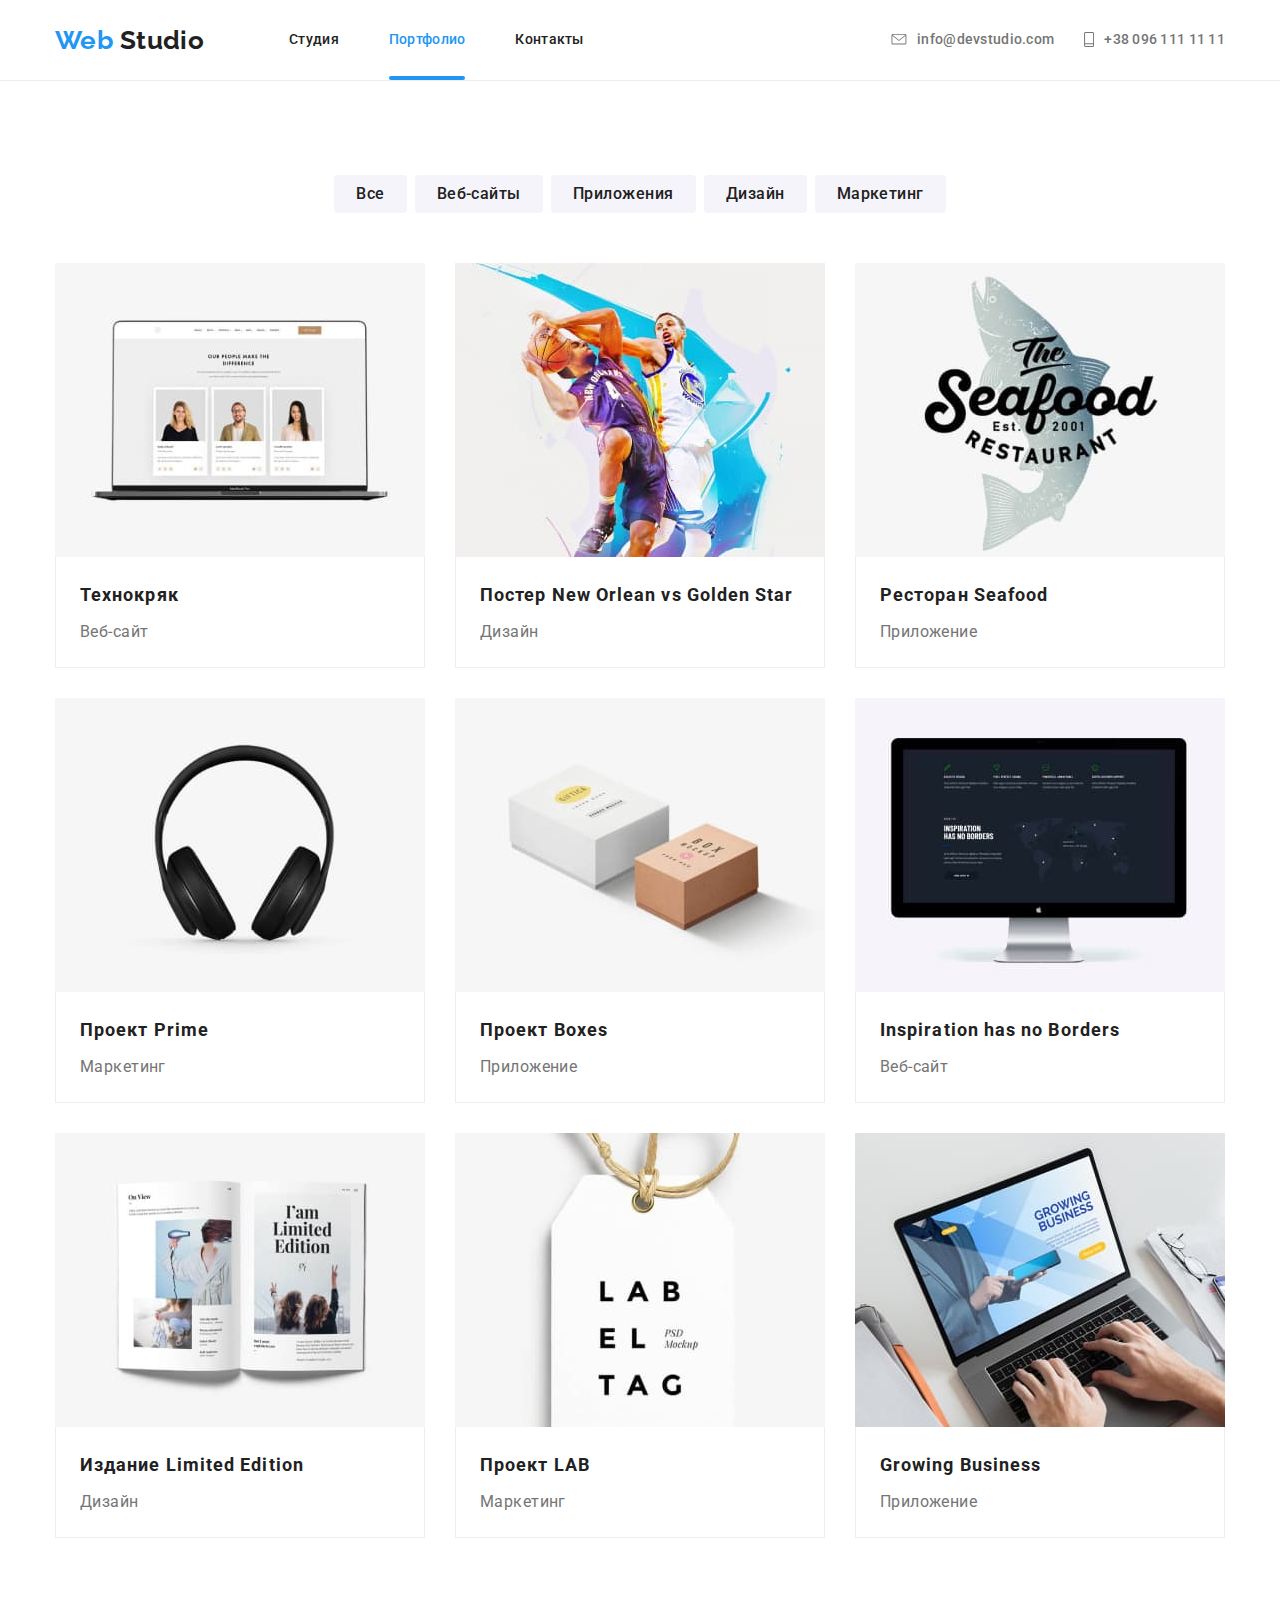
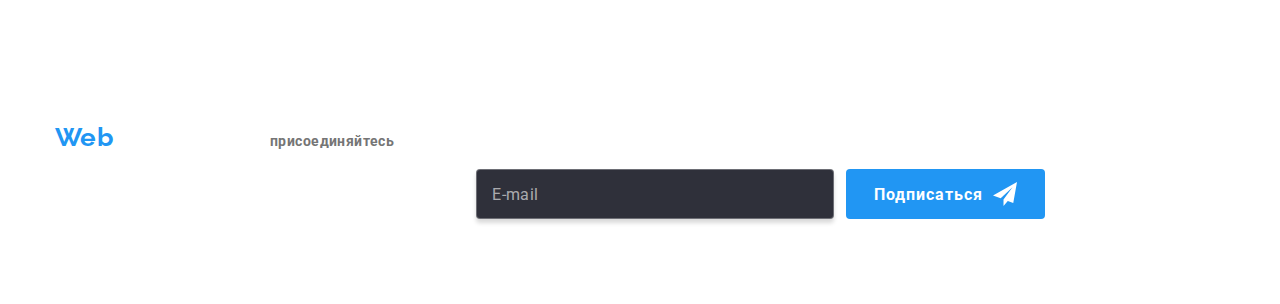
==== commit 7092b77f: "Корректирует SASS файлы" ====
--- a/portfolio.html
+++ b/portfolio.html
@@ -59,20 +59,20 @@
 			<section>
 				<div class="portfolio">
 					<h1 class="section-title visually-hidden">Портфолио</h1>
-					<ul class="list portfolio-buttons-bar">
-						<li class="portfolio-button-item">
+					<ul class="list portfolio-filter">
+						<li class="portfolio-filter-item">
 							<button class="portfolio-button" type="button">Все</button>
 						</li>
-						<li class="portfolio-button-item">
+						<li class="portfolio-filter-item">
 							<button class="portfolio-button" type="button">Веб-сайты</button>
 						</li>
-						<li class="portfolio-button-item">
+						<li class="portfolio-filter-item">
 							<button class="portfolio-button" type="button">Приложения</button>
 						</li>
-						<li class="portfolio-button-item">
+						<li class="portfolio-filter-item">
 							<button class="portfolio-button" type="button">Дизайн</button>
 						</li>
-						<li class="portfolio-button-item">
+						<li class="portfolio-filter-item">
 							<button class="portfolio-button" type="button">Маркетинг</button>
 						</li>
 					</ul>
--- a/css/main.min.css
+++ b/css/main.min.css
@@ -1,2 +1,2 @@
-html{box-sizing:border-box}*,*::before,*::after{box-sizing:inherit}body{background-color:#fff;color:#757575;font-family:Roboto, sans-serif;letter-spacing:0.03em;font-size:14px}.visually-hidden{position:absolute;width:1px;height:1px;margin:-1px;border:0;padding:0;clip:rect(0 0 0 0);overflow:hidden}.list{list-style-type:none;padding:0px;margin:0px}h1,h2,h3,h4,h5,h6{margin:0px;padding:0px}p{margin-top:0px;margin-bottom:0px}img{display:block;max-width:100%;height:auto}svg{max-width:100%;height:auto}button{cursor:pointer}a{text-decoration:none}textarea{resize:none}.container{width:1200px;padding-right:15px;padding-left:15px;margin-right:auto;margin-left:auto}.header-container{display:flex;background-color:#fff}.header-portfolio{border-bottom:1px solid #ececec}.logo{display:inline-block;font-family:Raleway;font-weight:700;font-size:26px;line-height:1.19;color:#212121}.logo-color{color:#2196f3}.header-logo{margin-right:85px}.footer-logo{margin-bottom:20px}.footer-logo-color{color:#fff}.site-nav{display:flex;align-items:center}.site-nav-list{display:flex;align-items:center}.nav-list-item:not(:last-child){margin-right:50px}.nav-link{display:inline-block;padding-top:32px;padding-bottom:32px;font-weight:500;line-height:1.14;letter-spacing:0.02em;color:#212121;transition:color 250ms cubic-bezier(0.4, 0, 0.2, 1)}.nav-link:hover,.nav-link:focus{color:#2196f3}.contacts{display:flex;align-items:center;margin-left:auto}.contacts-item:not(:last-child){margin-right:30px}.contacts-link{display:flex;align-items:center;font-weight:500;line-height:1.14;letter-spacing:0.02em;color:#757575;transition:color 250ms cubic-bezier(0.4, 0, 0.2, 1)}.contacts-link:hover,.contacts-link:focus{color:#2196f3}.contacts-icon{fill:currentColor;margin-right:10px}.current-page{color:#2196f3;position:relative}.current-page::after{content:"";display:block;width:100%;height:4px;border-radius:2px;position:absolute;right:0;left:0;bottom:0;background-color:#2196f3}.hero{max-width:1600px;margin-left:auto;margin-right:auto;padding-top:200px;padding-bottom:200px;text-align:center;background-color:#2f303a;background-image:linear-gradient(rgba(47,48,58,0.8), rgba(47,48,58,0.8)),url(../images/hero.jpg);background-repeat:no-repeat;background-position:center;background-size:cover}.hero-title{max-width:696px;margin-left:auto;margin-right:auto;margin-bottom:30px;font-weight:900;font-size:44px;line-height:1.36;text-align:center;letter-spacing:0.06em;text-transform:uppercase;color:#fff}.hero-button{border-radius:4px;border-color:transparent;padding:8px 30px;font-weight:700;font-size:16px;line-height:1.87;letter-spacing:0.06em;color:#fff;background-color:#2196f3;transition:color 250ms cubic-bezier(0.4, 0, 0.2, 1),background-color 250ms cubic-bezier(0.4, 0, 0.2, 1)}.hero-button:hover,.hero-button:focus{color:#2196f3;background-color:#fff}.section-title{margin-bottom:50px;font-weight:700;font-size:36px;line-height:1.17;text-align:center;color:#212121}.feature-container{padding-top:94px;padding-bottom:94px}.feature-list{display:flex}.feature-list-item{width:calc((100% - 30px * 3) / 4)}.feature-list-item:not(:last-child){margin-right:30px}.feature-list-item::before{content:"";display:block;height:120px;margin-bottom:30px;border-radius:4px;background-color:#f5f4fa;background-repeat:no-repeat;background-position:center}.feature-icon-antenna::before{background-image:url(../images/feature-antenna.svg)}.feature-icon-clock::before{background-image:url(../images/feature-clock.svg)}.feature-icon-laptop::before{background-image:url(../images/feature-laptop.svg)}.feature-icon-astronaut::before{background-image:url(../images/feature-astronaut.svg)}.features-title{margin-bottom:10px;font-size:14px;font-weight:700;line-height:1.14;text-transform:uppercase;color:#212121}.features-text{font-weight:400;line-height:1.71}.work-area-container{padding-top:94px;padding-bottom:94px}.work-area-list{display:flex}.work-area-card{width:calc((100% - 30px * 2) / 3);position:relative}.work-area-card:not(:last-child){margin-right:30px}.work-area-title{padding-top:27px;padding-bottom:27px;font-size:14px;font-weight:700;line-height:1.14;text-transform:uppercase;text-align:center;color:#fff;background-color:rgba(47,48,58,0.8);position:absolute;bottom:0;right:0;left:0}.team-container{padding-top:94px;padding-bottom:94px}.team-container-background{background-color:#f5f4fa}.team-list{display:flex;flex-wrap:wrap}.team-card{width:calc((100% - 30px * 3) / 4)}.team-card:not(:last-child){margin-right:30px}.team-links-list{display:flex;justify-content:space-between}.links-list-item{display:flex;justify-content:center;align-items:center;width:44px;height:44px;border-radius:50%;color:#afb1b8;transition:color 250ms cubic-bezier(0.4, 0, 0.2, 1),background-color 250ms cubic-bezier(0.4, 0, 0.2, 1)}.links-list-item:hover,.links-list-item:focus{background-color:#2196f3;color:#fff}.socials-logo-icon{fill:currentColor}.team-card-name{margin-bottom:10px;font-weight:500;font-size:16px;line-height:1.19;text-align:center;color:#212121}.team-card-profession{margin-bottom:16px;font-weight:400;font-size:16px;line-height:1.19;text-align:center}.team-card-info{padding-top:30px;padding-bottom:24px;padding-right:32px;padding-left:32px;background-color:#fff;box-shadow:0px 2px 1px rgba(0,0,0,0.2),0px 1px 1px rgba(0,0,0,0.14),0px 1px 3px rgba(0,0,0,0.12);border-radius:0px 0px 4px 4px}.clients-container{padding-top:94px;padding-bottom:94px}.client-list{display:flex}.client-list-item:not(:last-child){margin-right:30px}.client-list-links{display:flex;justify-content:center;align-items:center;width:170px;height:90px;border:1px solid currentColor;border-radius:4px;color:#afb1b8;transition:color 250ms cubic-bezier(0.4, 0, 0.2, 1)}.client-list-links:hover,.client-list-links:focus{color:#2196f3}.client-logo-icon{fill:currentColor}.footer-background{background-color:#2f303a}.footer-container{display:flex;align-items:baseline;padding-top:60px;padding-bottom:60px}.logo-adress-container{width:calc((100% - 30px * 3) / 4);margin-right:30px}.address{font-weight:400;line-height:1.71;font-style:normal;color:#fff}.address-list-item:not(:last-child){margin-bottom:9px}.footer-contacts-link{font-weight:400;line-height:1.71;color:rgba(255,255,255,0.6);transition:color 250ms cubic-bezier(0.4, 0, 0.2, 1)}.footer-contacts-link:hover,.footer-contacts-link:focus{color:#2196f3}.join-in-container{width:calc((100% - 30px * 3) / 4);margin-right:30px}.join-in{display:block;margin-bottom:20px;font-weight:700;line-height:1.14;text-transform:uppercase;color:#fff}.footer-links-list{display:flex}.footer-links-item:not(:last-child){margin-right:10px}.footer-links{display:flex;justify-content:center;align-items:center;width:44px;height:44px;border-radius:50%;background-color:rgba(255,255,255,0.1);color:#fff;transition:background-color 250ms cubic-bezier(0.4, 0, 0.2, 1)}.footer-links:hover,.footer-links:focus{background-color:#2196f3}.mail-subscribe-container{width:calc((100% - 30px * 1) / 2)}.subscribe-title{display:block;margin-bottom:20px;font-weight:700;line-height:1.14;text-transform:uppercase;color:#fff}.subscribe-form{display:flex}.subscribe-input{width:358px;height:50px;padding:14px 15px;margin-right:12px;border:1px solid rgba(255,255,255,0.3);border-radius:4px;box-shadow:0px 4px 4px rgba(0,0,0,0.15);background-color:#2f303a;font-weight:400;font-size:16px;line-height:1.25;letter-spacing:0.03em;color:#fff}.subscribe-input::placeholder{color:rgba(255,255,255,0.6)}.subscribe-button{display:flex;align-items:center;border-radius:4px;border-color:transparent;padding:8px 26px;font-weight:700;font-size:16px;line-height:1.87;letter-spacing:0.06em;color:#fff;background-color:#2196f3;transition:color 250ms cubic-bezier(0.4, 0, 0.2, 1),background-color 250ms cubic-bezier(0.4, 0, 0.2, 1)}.subscribe-button:hover,.subscribe-button:focus{color:#2196f3;background-color:#fff}.subscribe-button-icon{margin-left:10px;fill:currentColor}.portfolio{width:1200px;padding-top:94px;padding-bottom:94px;padding-right:15px;padding-left:15px;margin-right:auto;margin-left:auto}.portfolio-buttons-bar{display:flex;justify-content:center;margin-bottom:50px}.portfolio-button-item:not(:last-child){margin-right:8px}.portfolio-button{border-radius:4px;border-color:transparent;padding:4px 20px;font-weight:500;font-size:16px;line-height:1.62;letter-spacing:0.03em;color:#212121;background-color:#f5f4fa;transition-property:all;transition-duration:250ms;transition-timing-function:cubic-bezier(0.4, 0, 0.2, 1);transition-delay:0}.portfolio-button:hover,.portfolio-button:focus{color:#fff;background-color:#2196f3;box-shadow:0px 2px 2px rgba(0,0,0,0.12),0px 1px 2px rgba(0,0,0,0.08),0px 3px 1px rgba(0,0,0,0.1)}.portfolio-card-conteiner{display:flex;flex-wrap:wrap}.portfolio-card{width:calc((100% - 30px * 2) / 3);margin-bottom:30px;transition:opacity 250ms cubic-bezier(0.4, 0, 0.2, 1),transform 250ms cubic-bezier(0.4, 0, 0.2, 1)}.portfolio-card:nth-child(3n+2){margin-right:30px;margin-left:30px}.portfolio-card:hover,.portfolio-card:focus{box-shadow:1px 4px 6px rgba(0,0,0,0.16),0px 4px 4px rgba(0,0,0,0.06),0px 1px 1px rgba(0,0,0,0.12)}.portfolio-card:hover .project-desc,.portfolio-card:focus .project-desc{opacity:1;transform:translateY(0)}.project-img-container{position:relative;overflow:hidden}.project-desc{width:100%;height:100%;padding-top:63px;padding-bottom:63px;padding-right:24px;padding-left:24px;position:absolute;top:0;right:0;left:0;transform:translateY(100%);font-weight:400;font-size:18px;line-height:1.56;color:#fff;background-color:rgba(33,150,243,0.9);opacity:0;transition:opacity 250ms cubic-bezier(0.4, 0, 0.2, 1),transform 250ms cubic-bezier(0.4, 0, 0.2, 1)}.project-name-container{padding-top:20px;padding-bottom:20px;padding-right:24px;padding-left:24px;background-color:#fff;border-right:1px solid #eeeeee;border-bottom:1px solid #eeeeee;border-left:1px solid #eeeeee}.project-title{margin-bottom:4px;font-weight:700;font-size:18px;line-height:2;letter-spacing:0.06em;color:#212121}.project-subtitle{font-weight:400;font-size:16px;line-height:1.87;color:#757575}.backdrop.is-hidden{visibility:hidden;opacity:0;pointer-events:none}.backdrop{position:fixed;top:0;left:0;width:100%;height:100%;background-color:rgba(0,0,0,0.2);opacity:1;visibility:visible;transition:opacity 250ms cubic-bezier(0.4, 0, 0.2, 1),visibility 250ms cubic-bezier(0.4, 0, 0.2, 1)}.modal{position:relative;top:50%;left:50%;transform:translate(-50%, -50%);max-width:528px;height:auto;padding:40px;border-radius:4px;box-shadow:0px 2px 1px rgba(0,0,0,0.2),0px 1px 1px rgba(0,0,0,0.14),0px 1px 3px rgba(0,0,0,0.12);background-color:#ffffff}.form-close-button{display:flex;align-items:center;justify-content:center;position:absolute;top:8px;right:8px;width:30px;height:30px;border-radius:50%;border:1px solid rgba(0,0,0,0.1);background-color:#ffffff;color:#000000}.form-close-button:hover .form-close-icon,.form-close-button:focus .form-close-icon{fill:#2196f3}.form-close-icon{fill:currentColor;transition:fill 250ms cubic-bezier(0.4, 0, 0.2, 1)}.form-title{font-weight:700;font-size:20px;line-height:1.15;text-align:center;letter-spacing:0.03em;color:#212121;margin-bottom:30px}.form-input-container{display:block;position:relative;margin-bottom:28px}.form-input-container:focus-within .form-icon{fill:#2196f3}.form-icon{position:absolute;left:19px;top:50%;transform:translateY(-50%);fill:#212121;transition:fill 250ms cubic-bezier(0.4, 0, 0.2, 1)}.form-text{position:absolute;top:12px;left:42px;font-weight:400;font-size:14px;line-height:1.14;letter-spacing:0.01em;color:#757575;transition:color 250ms cubic-bezier(0.4, 0, 0.2, 1),top 250ms cubic-bezier(0.4, 0, 0.2, 1),left 250ms cubic-bezier(0.4, 0, 0.2, 1)}.form-input-container:focus-within .form-text,.form-input:not(:placeholder-shown)+.form-text{font-size:12px;line-height:1.17;color:#2196f3;top:-16px;left:16px}.form-input{width:100%;height:40px;padding:11px 41px;border:1px solid rgba(33,33,33,0.2);border-radius:4px;font-weight:400;font-size:14px;line-height:1.14;letter-spacing:0.01em;color:#212121}.form-input:focus{outline-color:#2196f3}.form-comment-container{display:block;position:relative;margin-bottom:20px}.form-comment-container:focus-within .form-comment-text{font-size:12px;line-height:1.17;color:#2196f3;top:-16px}.form-input-comment{width:100%;height:120px;padding:11px 15px;border:1px solid rgba(33,33,33,0.2);border-radius:4px;font-weight:400;font-size:14px;line-height:1.14;letter-spacing:0.01em;color:#212121}.form-input-comment:focus{outline-color:#2196f3}.form-input-comment:not(:placeholder-shown)+.form-comment-text{font-size:12px;line-height:1.17;color:#2196f3;top:-16px}.form-comment-text{position:absolute;top:12px;left:16px;font-weight:400;font-size:14px;line-height:1.14;letter-spacing:0.01em;color:#757575;transition:color 250ms cubic-bezier(0.4, 0, 0.2, 1),top 250ms cubic-bezier(0.4, 0, 0.2, 1)}.form-checkbox-container{display:block;text-align:center;margin-bottom:30px}.form-checkbox-input{-webkit-appearance:none;-moz-appearance:none;appearance:none;position:absolute;width:1px;height:1px;margin:-1px;border:0;padding:0;clip:rect(0 0 0 0);overflow:hidden}.form-checkbox-input:checked+.checkbox-icon{background-image:url(../images/form/checkbox-icon.svg);border:none;background-color:#2196f3;background-size:contain;background-repeat:no-repeat}.checkbox-icon{display:inline-block;vertical-align:middle;width:16px;height:15px;border:2px solid #212121;border-radius:2px;margin-right:5px}.form-checkbox-text{display:inline-block;vertical-align:middle;margin:0px;text-align:center;font-weight:400;font-size:14px;line-height:1.71;letter-spacing:0.03em;color:#757575}.form-checkbox-link{text-decoration:underline;color:#2196f3}.form-send-button{display:block;border-radius:4px;border-color:transparent;padding:8px 30px;margin-left:auto;margin-right:auto;font-weight:700;font-size:16px;line-height:1.87;letter-spacing:0.06em;color:#fff;background-color:#2196f3;box-shadow:0px 4px 4px rgba(0,0,0,0.15);transition:background-color 250ms cubic-bezier(0.4, 0, 0.2, 1)}.form-send-button:hover,.form-send-button:focus{background-color:#188ce8}
+html{box-sizing:border-box}*,*::before,*::after{box-sizing:inherit}body{background-color:#fff;color:#757575;font-family:Roboto, sans-serif;letter-spacing:0.03em;font-size:14px}img{display:block;max-width:100%;height:auto}svg{max-width:100%;height:auto}button{cursor:pointer}.visually-hidden{position:absolute;width:1px;height:1px;margin:-1px;border:0;padding:0;clip:rect(0 0 0 0);overflow:hidden}.list{list-style-type:none;padding:0px;margin:0px}h1,h2,h3,h4,h5,h6{margin:0px;padding:0px}p{margin-top:0px;margin-bottom:0px}a{text-decoration:none}textarea{resize:none}.container{width:1200px;padding-right:15px;padding-left:15px;margin-right:auto;margin-left:auto}.header-container{display:flex;background-color:#fff}.header-portfolio{border-bottom:1px solid #ececec}.logo{display:inline-block;font-family:Raleway;font-weight:700;font-size:26px;line-height:1.19;color:#212121}.logo-color{color:#2196f3}.header-logo{margin-right:85px}.footer-logo{margin-bottom:20px}.footer-logo-color{color:#fff}.site-nav{display:flex;align-items:center}.site-nav-list{display:flex;align-items:center}.nav-list-item:not(:last-child){margin-right:50px}.nav-link{display:inline-block;padding-top:32px;padding-bottom:32px;font-weight:500;line-height:1.14;letter-spacing:0.02em;color:#212121;transition:color 250ms cubic-bezier(0.4, 0, 0.2, 1)}.nav-link:hover,.nav-link:focus{color:#2196f3}.current-page{color:#2196f3;position:relative}.current-page::after{content:"";display:block;width:100%;height:4px;border-radius:2px;position:absolute;right:0;left:0;bottom:0;background-color:#2196f3}.contacts{display:flex;align-items:center;margin-left:auto}.contacts-item:not(:last-child){margin-right:30px}.contacts-link{display:flex;align-items:center;font-weight:500;line-height:1.14;letter-spacing:0.02em;color:#757575;transition:color 250ms cubic-bezier(0.4, 0, 0.2, 1)}.contacts-link:hover,.contacts-link:focus{color:#2196f3}.contacts-icon{fill:currentColor;margin-right:10px}.hero{max-width:1600px;margin-left:auto;margin-right:auto;padding-top:200px;padding-bottom:200px;text-align:center;background-color:#2f303a;background-image:linear-gradient(rgba(47,48,58,0.8), rgba(47,48,58,0.8)),url(../images/hero.jpg);background-repeat:no-repeat;background-position:center;background-size:cover}.hero-title{max-width:696px;margin-left:auto;margin-right:auto;margin-bottom:30px;font-weight:900;font-size:44px;line-height:1.36;text-align:center;letter-spacing:0.06em;text-transform:uppercase;color:#fff}.hero-button{border-radius:4px;border-color:transparent;padding:8px 30px;font-weight:700;font-size:16px;line-height:1.87;letter-spacing:0.06em;color:#fff;background-color:#2196f3;transition:color 250ms cubic-bezier(0.4, 0, 0.2, 1),background-color 250ms cubic-bezier(0.4, 0, 0.2, 1)}.hero-button:hover,.hero-button:focus{color:#2196f3;background-color:#fff}.section-title{margin-bottom:50px;font-weight:700;font-size:36px;line-height:1.17;text-align:center;color:#212121}.feature-container{padding-top:94px;padding-bottom:94px}.feature-list{display:flex}.feature-list-item{width:calc((100% - 30px * 3) / 4)}.feature-list-item:not(:last-child){margin-right:30px}.feature-list-item::before{content:"";display:block;height:120px;margin-bottom:30px;border-radius:4px;background-color:#f5f4fa;background-repeat:no-repeat;background-position:center}.feature-icon-antenna::before{background-image:url(../images/feature-antenna.svg)}.feature-icon-clock::before{background-image:url(../images/feature-clock.svg)}.feature-icon-laptop::before{background-image:url(../images/feature-laptop.svg)}.feature-icon-astronaut::before{background-image:url(../images/feature-astronaut.svg)}.features-title{margin-bottom:10px;font-size:14px;font-weight:700;line-height:1.14;text-transform:uppercase;color:#212121}.features-text{font-weight:400;line-height:1.71}.activities-container{padding-top:94px;padding-bottom:94px}.activities-list{display:flex}.activities-card{width:calc((100% - 30px * 2) / 3);position:relative}.activities-card:not(:last-child){margin-right:30px}.activities-title{padding-top:27px;padding-bottom:27px;font-size:14px;font-weight:700;line-height:1.14;text-transform:uppercase;text-align:center;color:#fff;background-color:rgba(47,48,58,0.8);position:absolute;bottom:0;right:0;left:0}.team-container{padding-top:94px;padding-bottom:94px}.team-container-background{background-color:#f5f4fa}.team-list{display:flex;flex-wrap:wrap}.team-card{width:calc((100% - 30px * 3) / 4)}.team-card:not(:last-child){margin-right:30px}.team-links-list{display:flex;justify-content:space-between}.links-list-item{display:flex;justify-content:center;align-items:center;width:44px;height:44px;border-radius:50%;color:#afb1b8;transition:color 250ms cubic-bezier(0.4, 0, 0.2, 1),background-color 250ms cubic-bezier(0.4, 0, 0.2, 1)}.links-list-item:hover,.links-list-item:focus{background-color:#2196f3;color:#fff}.socials-logo-icon{fill:currentColor}.team-card-name{margin-bottom:10px;font-weight:500;font-size:16px;line-height:1.19;text-align:center;color:#212121}.team-card-profession{margin-bottom:16px;font-weight:400;font-size:16px;line-height:1.19;text-align:center}.team-card-info{padding-top:30px;padding-bottom:24px;padding-right:32px;padding-left:32px;background-color:#fff;box-shadow:0px 2px 1px rgba(0,0,0,0.2),0px 1px 1px rgba(0,0,0,0.14),0px 1px 3px rgba(0,0,0,0.12);border-radius:0px 0px 4px 4px}.clients-container{padding-top:94px;padding-bottom:94px}.client-list{display:flex}.client-list-item:not(:last-child){margin-right:30px}.client-list-links{display:flex;justify-content:center;align-items:center;width:170px;height:90px;border:1px solid currentColor;border-radius:4px;color:#afb1b8;transition:color 250ms cubic-bezier(0.4, 0, 0.2, 1)}.client-list-links:hover,.client-list-links:focus{color:#2196f3}.client-logo-icon{fill:currentColor}.footer{background-color:#2f303a}.footer-container{display:flex;align-items:baseline;padding-top:60px;padding-bottom:60px}.footer-address{width:calc((100% - 30px * 3) / 4);margin-right:30px}.address{font-weight:400;line-height:1.71;font-style:normal;color:#fff}.address-list-item:not(:last-child){margin-bottom:9px}.footer-contacts-link{font-weight:400;line-height:1.71;color:rgba(255,255,255,0.6);transition:color 250ms cubic-bezier(0.4, 0, 0.2, 1)}.footer-contacts-link:hover,.footer-contacts-link:focus{color:#2196f3}.footer-socials-links{width:calc((100% - 30px * 3) / 4);margin-right:30px}.join-in-text{display:block;margin-bottom:20px;font-weight:700;line-height:1.14;text-transform:uppercase;color:#fff}.footer-links-list{display:flex}.footer-links-item:not(:last-child){margin-right:10px}.footer-links{display:flex;justify-content:center;align-items:center;width:44px;height:44px;border-radius:50%;background-color:rgba(255,255,255,0.1);color:#fff;transition:background-color 250ms cubic-bezier(0.4, 0, 0.2, 1)}.footer-links:hover,.footer-links:focus{background-color:#2196f3}.mail-subscribe-container{width:calc((100% - 30px * 1) / 2)}.subscribe-title{display:block;margin-bottom:20px;font-weight:700;line-height:1.14;text-transform:uppercase;color:#fff}.subscribe-form{display:flex}.subscribe-input{width:358px;height:50px;padding:14px 15px;margin-right:12px;border:1px solid rgba(255,255,255,0.3);border-radius:4px;box-shadow:0px 4px 4px rgba(0,0,0,0.15);background-color:#2f303a;font-weight:400;font-size:16px;line-height:1.25;letter-spacing:0.03em;color:#fff}.subscribe-input::placeholder{color:rgba(255,255,255,0.6)}.subscribe-button{display:flex;align-items:center;border-radius:4px;border-color:transparent;padding:8px 26px;font-weight:700;font-size:16px;line-height:1.87;letter-spacing:0.06em;color:#fff;background-color:#2196f3;transition:color 250ms cubic-bezier(0.4, 0, 0.2, 1),background-color 250ms cubic-bezier(0.4, 0, 0.2, 1)}.subscribe-button:hover,.subscribe-button:focus{color:#2196f3;background-color:#fff}.subscribe-button-icon{margin-left:10px;fill:currentColor}.portfolio{width:1200px;padding-top:94px;padding-bottom:94px;padding-right:15px;padding-left:15px;margin-right:auto;margin-left:auto}.portfolio-filter{display:flex;justify-content:center;margin-bottom:50px}.portfolio-filter-item:not(:last-child){margin-right:8px}.portfolio-button{border-radius:4px;border-color:transparent;padding:4px 20px;font-weight:500;font-size:16px;line-height:1.62;letter-spacing:0.03em;color:#212121;background-color:#f5f4fa;transition-property:all;transition-duration:250ms;transition-timing-function:cubic-bezier(0.4, 0, 0.2, 1);transition-delay:0}.portfolio-button:hover,.portfolio-button:focus{color:#fff;background-color:#2196f3;box-shadow:0px 2px 2px rgba(0,0,0,0.12),0px 1px 2px rgba(0,0,0,0.08),0px 3px 1px rgba(0,0,0,0.1)}.portfolio-card-conteiner{display:flex;flex-wrap:wrap}.portfolio-card{width:calc((100% - 30px * 2) / 3);margin-bottom:30px;transition:opacity 250ms cubic-bezier(0.4, 0, 0.2, 1),transform 250ms cubic-bezier(0.4, 0, 0.2, 1)}.portfolio-card:nth-child(3n+2){margin-right:30px;margin-left:30px}.portfolio-card:hover,.portfolio-card:focus{box-shadow:1px 4px 6px rgba(0,0,0,0.16),0px 4px 4px rgba(0,0,0,0.06),0px 1px 1px rgba(0,0,0,0.12)}.portfolio-card:hover .project-desc,.portfolio-card:focus .project-desc{opacity:1;transform:translateY(0)}.project-img-container{position:relative;overflow:hidden}.project-desc{width:100%;height:100%;padding-top:63px;padding-bottom:63px;padding-right:24px;padding-left:24px;position:absolute;top:0;right:0;left:0;transform:translateY(100%);font-weight:400;font-size:18px;line-height:1.56;color:#fff;background-color:rgba(33,150,243,0.9);opacity:0;transition:opacity 250ms cubic-bezier(0.4, 0, 0.2, 1),transform 250ms cubic-bezier(0.4, 0, 0.2, 1)}.project-name-container{padding-top:20px;padding-bottom:20px;padding-right:24px;padding-left:24px;background-color:#fff;border-right:1px solid #eeeeee;border-bottom:1px solid #eeeeee;border-left:1px solid #eeeeee}.project-title{margin-bottom:4px;font-weight:700;font-size:18px;line-height:2;letter-spacing:0.06em;color:#212121}.project-subtitle{font-weight:400;font-size:16px;line-height:1.87;color:#757575}.backdrop.is-hidden{visibility:hidden;opacity:0;pointer-events:none}.backdrop{position:fixed;top:0;left:0;width:100%;height:100%;background-color:rgba(0,0,0,0.2);opacity:1;visibility:visible;transition:opacity 250ms cubic-bezier(0.4, 0, 0.2, 1),visibility 250ms cubic-bezier(0.4, 0, 0.2, 1)}.modal{position:relative;top:50%;left:50%;transform:translate(-50%, -50%);max-width:528px;height:auto;padding:40px;border-radius:4px;box-shadow:0px 2px 1px rgba(0,0,0,0.2),0px 1px 1px rgba(0,0,0,0.14),0px 1px 3px rgba(0,0,0,0.12);background-color:#ffffff}.form-close-button{display:flex;align-items:center;justify-content:center;position:absolute;top:8px;right:8px;width:30px;height:30px;border-radius:50%;border:1px solid rgba(0,0,0,0.1);background-color:#ffffff;color:#000000}.form-close-button:hover .form-close-icon,.form-close-button:focus .form-close-icon{fill:#2196f3}.form-close-icon{fill:currentColor;transition:fill 250ms cubic-bezier(0.4, 0, 0.2, 1)}.form-title{font-weight:700;font-size:20px;line-height:1.15;text-align:center;letter-spacing:0.03em;color:#212121;margin-bottom:30px}.form-input-container{display:block;position:relative;margin-bottom:28px}.form-input-container:focus-within .form-icon{fill:#2196f3}.form-icon{position:absolute;left:19px;top:50%;transform:translateY(-50%);fill:#212121;transition:fill 250ms cubic-bezier(0.4, 0, 0.2, 1)}.form-text{position:absolute;top:12px;left:42px;font-weight:400;font-size:14px;line-height:1.14;letter-spacing:0.01em;color:#757575;transition:color 250ms cubic-bezier(0.4, 0, 0.2, 1),top 250ms cubic-bezier(0.4, 0, 0.2, 1),left 250ms cubic-bezier(0.4, 0, 0.2, 1)}.form-input-container:focus-within .form-text,.form-input:not(:placeholder-shown)+.form-text{font-size:12px;line-height:1.17;color:#2196f3;top:-16px;left:16px}.form-input{width:100%;height:40px;padding:11px 41px;border:1px solid rgba(33,33,33,0.2);border-radius:4px;font-weight:400;font-size:14px;line-height:1.14;letter-spacing:0.01em;color:#212121}.form-input:focus{outline-color:#2196f3}.form-comment-container{display:block;position:relative;margin-bottom:20px}.form-comment-container:focus-within .form-comment-text{font-size:12px;line-height:1.17;color:#2196f3;top:-16px}.form-input-comment{width:100%;height:120px;padding:11px 15px;border:1px solid rgba(33,33,33,0.2);border-radius:4px;font-weight:400;font-size:14px;line-height:1.14;letter-spacing:0.01em;color:#212121}.form-input-comment:focus{outline-color:#2196f3}.form-input-comment:not(:placeholder-shown)+.form-comment-text{font-size:12px;line-height:1.17;color:#2196f3;top:-16px}.form-comment-text{position:absolute;top:12px;left:16px;font-weight:400;font-size:14px;line-height:1.14;letter-spacing:0.01em;color:#757575;transition:color 250ms cubic-bezier(0.4, 0, 0.2, 1),top 250ms cubic-bezier(0.4, 0, 0.2, 1)}.form-checkbox-container{display:block;text-align:center;margin-bottom:30px}.form-checkbox-input{-webkit-appearance:none;-moz-appearance:none;appearance:none;position:absolute;width:1px;height:1px;margin:-1px;border:0;padding:0;clip:rect(0 0 0 0);overflow:hidden}.form-checkbox-input:checked+.checkbox-icon{background-image:url(../images/form/checkbox-icon.svg);border:none;background-color:#2196f3;background-size:contain;background-repeat:no-repeat}.checkbox-icon{display:inline-block;vertical-align:middle;width:16px;height:15px;border:2px solid #212121;border-radius:2px;margin-right:5px}.form-checkbox-text{display:inline-block;vertical-align:middle;margin:0px;text-align:center;font-weight:400;font-size:14px;line-height:1.71;letter-spacing:0.03em;color:#757575}.form-checkbox-link{text-decoration:underline;color:#2196f3}.form-send-button{display:block;border-radius:4px;border-color:transparent;padding:8px 30px;margin-left:auto;margin-right:auto;font-weight:700;font-size:16px;line-height:1.87;letter-spacing:0.06em;color:#fff;background-color:#2196f3;box-shadow:0px 4px 4px rgba(0,0,0,0.15);transition:background-color 250ms cubic-bezier(0.4, 0, 0.2, 1)}.form-send-button:hover,.form-send-button:focus{background-color:#188ce8}
 /*# sourceMappingURL=main.min.css.map */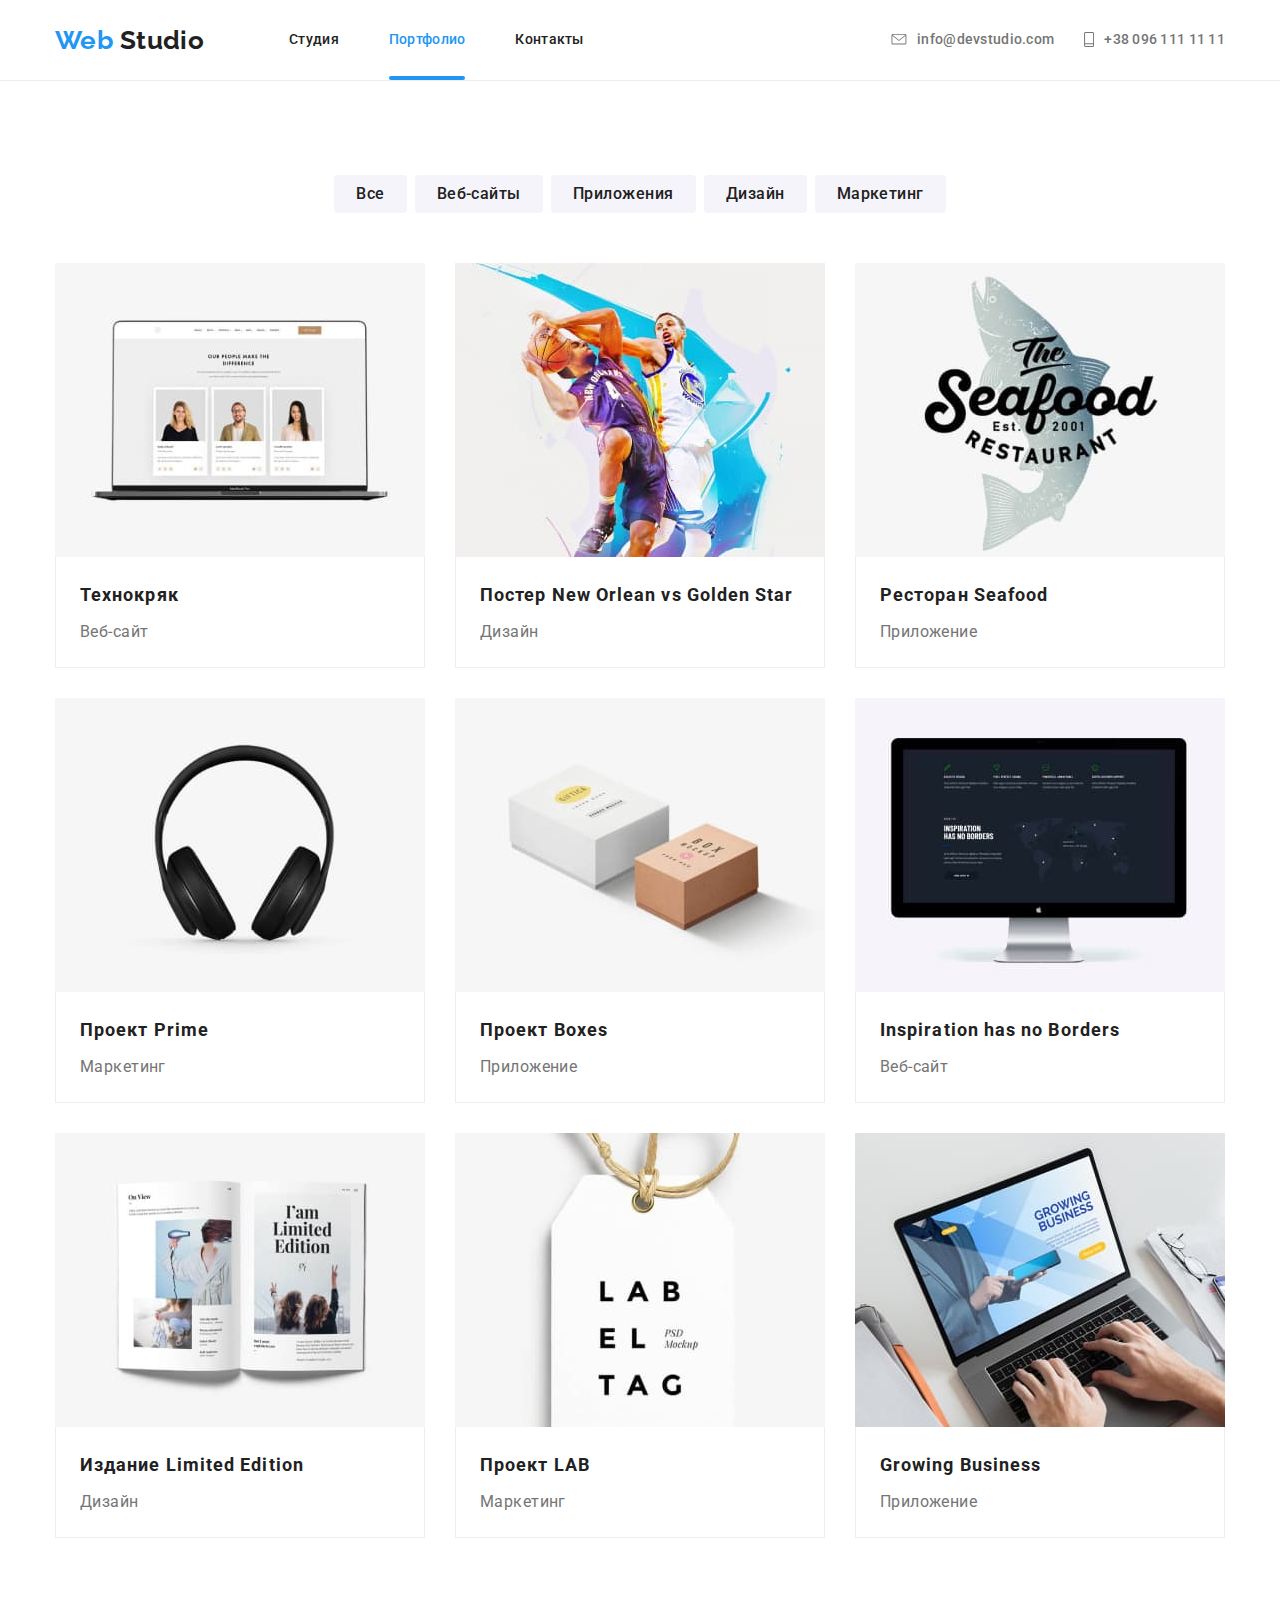
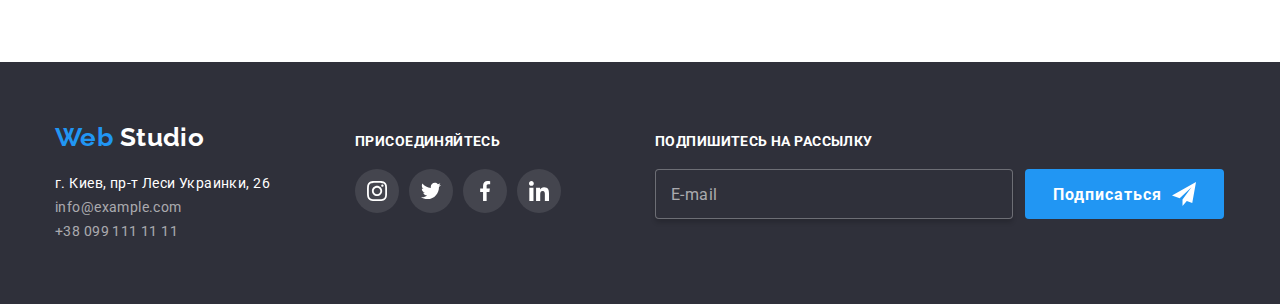
==== commit 45ef94e2: "Update portfolio.html" ====
--- a/portfolio.html
+++ b/portfolio.html
@@ -216,9 +216,9 @@
 				</div>
 			</section>
 		</main>
-		<footer class="footer-background">
+		<footer class="footer">
 			<div class="container footer-container">
-				<div class="logo-adress-container">
+				<div class="footer-address">
 					<a class="logo footer-logo" href="./index.html">
 						<span class="logo-color">Web</span>
 						<span class="footer-logo-color">Studio</span>
@@ -235,8 +235,8 @@
 						</ul>
 					</address>
 				</div>
-				<div class="join-in-container">
-					<b class="join-in">присоединяйтесь</b>
+				<div class="footer-socials-links">
+					<b class="join-in-text">присоединяйтесь</b>
 					<ul class="list footer-links-list">
 						<li class="footer-links-item">
 							<a class="footer-links" href="http://instagram.com" target="blank" aria-label="ссылка на Instagram">
